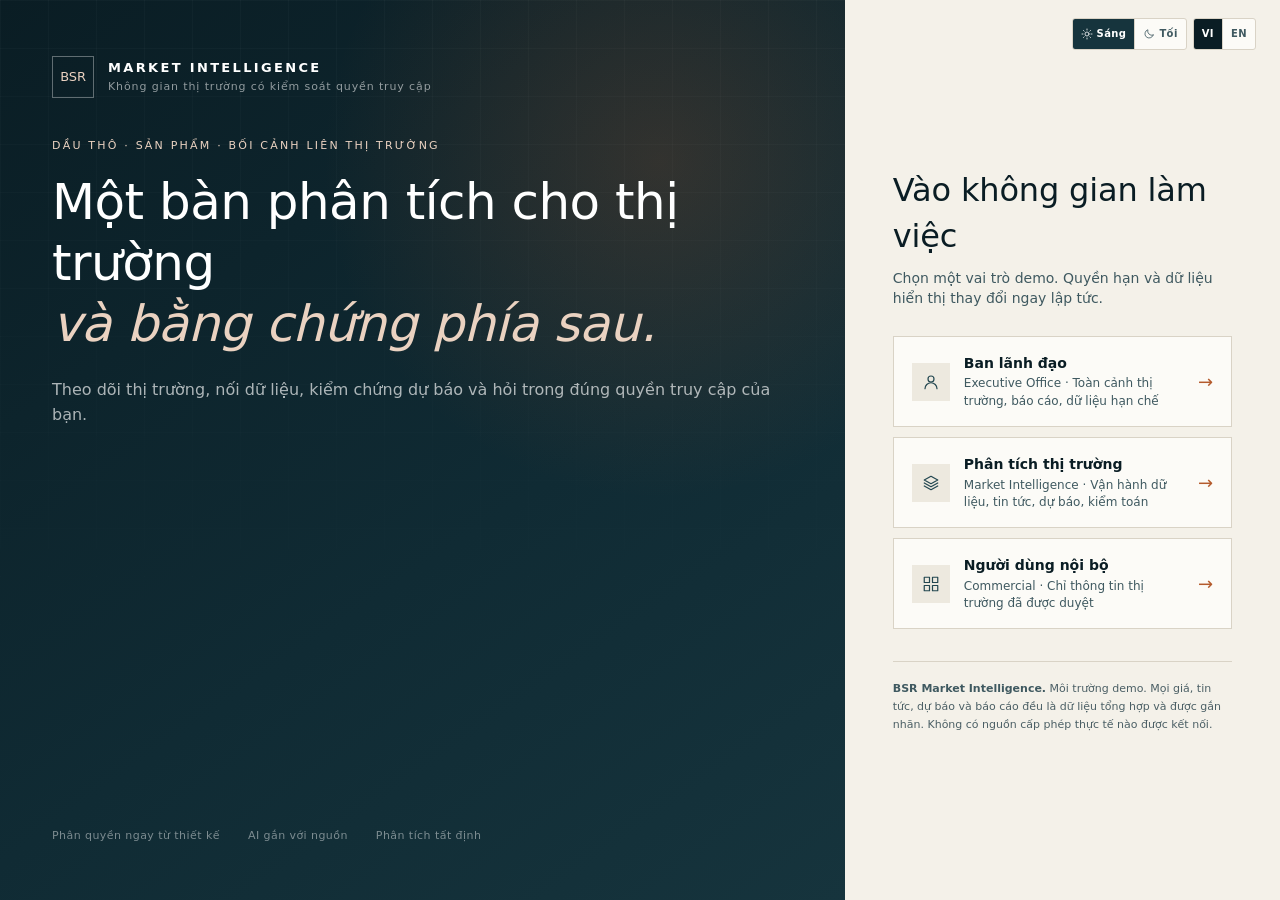
==== app/static/index.html @ d6b196a4 "feat/bsr-following-full-spec" ====
<!doctype html>
<html lang="vi">
<head>
  <meta charset="utf-8">
  <meta name="viewport" content="width=device-width, initial-scale=1">
  <meta name="color-scheme" content="light dark">
  <meta name="description" content="BSR Market Intelligence — permission-aware market workspace with synthetic demo data">
  <title>BSR Market Intelligence</title>
  <link rel="icon" href="data:,">
  <script src="assets/theme.js"></script>
  <link rel="stylesheet" href="assets/styles.css">
</head>
<body>
  <a class="skip-link" href="#main-content">Bỏ qua điều hướng / Skip to content</a>
  <div id="app"></div>
  <div id="toast-stack" class="toast-stack" aria-live="polite" aria-atomic="false"></div>
  <div id="backdrop" class="backdrop" data-action="close-overlays"></div>
  <aside id="drawer" class="drawer" role="dialog" aria-modal="true" aria-labelledby="drawer-title" aria-hidden="true">
    <div class="drawer-head">
      <div><div class="drawer-kicker" id="drawer-kicker"></div><h2 id="drawer-title"></h2></div>
      <button class="icon-btn" type="button" data-action="close-overlays" aria-label="Đóng bảng chi tiết"></button>
    </div>
    <div class="drawer-body" id="drawer-body"></div>
    <div class="drawer-foot" id="drawer-foot"></div>
  </aside>
  <div id="modal" class="modal" role="dialog" aria-modal="true" aria-labelledby="modal-title" aria-hidden="true">
    <div class="modal-head">
      <div><div class="drawer-kicker" id="modal-kicker"></div><h2 id="modal-title"></h2></div>
      <button class="icon-btn" type="button" data-action="close-overlays" aria-label="Đóng hộp thoại"></button>
    </div>
    <div class="modal-body" id="modal-body"></div>
    <div class="modal-foot" id="modal-foot"></div>
  </div>
  <script type="module" src="assets/app.js"></script>
</body>
</html>
---- app/static/assets/styles.css ----
/* BSR Market Intelligence — design system (tokens from docs/design/specs/design-tokens.md).
   Light and dark themes share one component layer; every colour resolves from a token. */

:root {
  color-scheme: light;
  --ink-950: #0a1d24;
  --ink-900: #102b34;
  --ink-800: #16343d;
  --ink-700: #234750;
  --ink-600: #3f5960;
  --ink-400: #4b5f65;
  --paper: #f4f1e9;
  --surface: #fcfbf7;
  --surface-2: #ede9df;
  --surface-elevated: #ffffff;
  --line: #d9d3c6;
  --line-strong: #beb5a4;
  --copper: #b45b2d;
  --copper-dark: #8f4521;
  --copper-soft: #ead2c1;
  --copper-wash: #ead2c1;
  --teal: #1d6a63;
  --positive: #2c7656;
  --negative: #ac423c;
  --warning: #9a6a18;
  --restricted: #75405f;
  --focus: #2c6e9c;
  --accent-bg: #b45b2d;
  --accent-bg-hover: #8f4521;
  --accent-fg: #ffffff;
  --nav-bg: #0a1d24;
  --nav-fg: rgba(255, 255, 255, 0.78);
  --nav-fg-strong: #ffffff;
  --inverse-bg: #0a1d24;
  --inverse-fg: #ffffff;
  --topbar-bg: rgba(244, 241, 233, 0.92);
  --hover-surface: rgba(237, 233, 223, 0.45);
  --chart-grid: #e2ddd1;
  --seg-active-bg: #16343d;
  --seg-active-fg: #ffffff;
  --chip-copper-bg: #ead2c1;
  --chip-copper-border: #d9b49c;
  --chip-copper-fg: #8f4521;
  --chip-teal-bg: #dcebe7;
  --chip-teal-border: #b9d6cf;
  --chip-teal-fg: #15544e;
  --chip-warn-bg: #f2e7cf;
  --chip-warn-border: #dfc99b;
  --chip-warn-fg: #7a5312;
  --chip-restricted-bg: #eadde5;
  --chip-restricted-border: #d3b9c8;
  --chip-restricted-fg: #75405f;
  --chip-positive-bg: #dcebe2;
  --chip-positive-border: #b9d6c5;
  --chip-positive-fg: #1f5c42;
  --chip-negative-bg: #f1dedc;
  --chip-negative-border: #ddb9b5;
  --chip-negative-fg: #8a332e;
  --white: #ffffff;
  --display: "Be Vietnam Pro", "Segoe UI", Aptos, system-ui, -apple-system, sans-serif;
  --sans: "Be Vietnam Pro", "Segoe UI", Aptos, system-ui, -apple-system, sans-serif;
  --mono: "Cascadia Mono", "SFMono-Regular", Consolas, monospace;
  --shadow: 0 1px 2px rgba(10, 29, 36, 0.05), 0 8px 24px rgba(10, 29, 36, 0.06);
  --sidebar: 264px;
  --sidebar-collapsed: 76px;
  --topbar: 64px;
}

:root[data-theme="dark"] {
  color-scheme: dark;
  --ink-950: #eef4f1;
  --ink-900: #dce8e3;
  --ink-800: #d3e0db;
  --ink-700: #c2d1cc;
  --ink-600: #adc0bb;
  --ink-400: #93a8a3;
  --paper: #07161b;
  --surface: #0e232a;
  --surface-2: #132d35;
  --surface-elevated: #16343d;
  --line: #28444c;
  --line-strong: #3a5a63;
  --copper: #e09566;
  --copper-dark: #e8ab83;
  --copper-soft: #efc3a2;
  --copper-wash: #3d261b;
  --teal: #6fbfb2;
  --positive: #78c99a;
  --negative: #e88f88;
  --warning: #e2b76d;
  --restricted: #d69ac1;
  --focus: #8ec7f2;
  --accent-bg: #b45b2d;
  --accent-bg-hover: #8f4521;
  --accent-fg: #ffffff;
  --nav-bg: #050f14;
  --nav-fg: rgba(255, 255, 255, 0.76);
  --nav-fg-strong: #ffffff;
  --inverse-bg: #16343d;
  --inverse-fg: #f1f6f4;
  --topbar-bg: rgba(7, 22, 27, 0.92);
  --hover-surface: rgba(255, 255, 255, 0.04);
  --chart-grid: #28444c;
  --seg-active-bg: #e09566;
  --seg-active-fg: #17100c;
  --chip-copper-bg: #3d261b;
  --chip-copper-border: #65402c;
  --chip-copper-fg: #f0b58f;
  --chip-teal-bg: #123a36;
  --chip-teal-border: #2b5c55;
  --chip-teal-fg: #8fd4c8;
  --chip-warn-bg: #3a2f18;
  --chip-warn-border: #5e4b25;
  --chip-warn-fg: #e8c98c;
  --chip-restricted-bg: #38222f;
  --chip-restricted-border: #5c3b4c;
  --chip-restricted-fg: #e0a9c8;
  --chip-positive-bg: #163a29;
  --chip-positive-border: #2d5a41;
  --chip-positive-fg: #96d8b0;
  --chip-negative-bg: #3d2220;
  --chip-negative-border: #5f3633;
  --chip-negative-fg: #f0a9a3;
  --shadow: 0 1px 2px rgba(0, 0, 0, 0.4), 0 8px 24px rgba(0, 0, 0, 0.45);
}

* { box-sizing: border-box; }
html { scroll-behavior: smooth; }
body {
  margin: 0;
  background: var(--paper);
  color: var(--ink-950);
  font-family: var(--sans);
  font-size: 14px;
  line-height: 1.45;
  -webkit-font-smoothing: antialiased;
}
button, input, select, textarea { font: inherit; color: inherit; }
button { cursor: pointer; }
a { color: inherit; }
::selection { background: var(--copper-wash); color: var(--ink-950); }
:focus-visible { outline: 2px solid var(--focus); outline-offset: 2px; }
.sr-only {
  position: absolute; width: 1px; height: 1px; padding: 0; margin: -1px;
  overflow: hidden; clip: rect(0, 0, 0, 0); white-space: nowrap; border: 0;
}
.skip-link {
  position: fixed; left: 12px; top: -60px; z-index: 200;
  background: var(--inverse-bg); color: var(--inverse-fg); padding: 10px 16px; border-radius: 4px;
}
.skip-link:focus { top: 12px; }
.mono { font-family: var(--mono); font-variant-numeric: tabular-nums; }
.muted { color: var(--ink-400); }
.small { font-size: 11px; }
.pos { color: var(--positive); }
.neg { color: var(--negative); }
.hidden { display: none !important; }
.mt-8 { margin-top: 8px; }
.mt-12 { margin-top: 12px; }
.mt-16 { margin-top: 16px; }
.flex { display: flex; }
.items-center { align-items: center; }
.justify-between { justify-content: space-between; }
.gap-8 { gap: 8px; }
.gap-12 { gap: 12px; }
.wrap { flex-wrap: wrap; }
.text-right { text-align: right; }
.nowrap { white-space: nowrap; }
.grid { display: grid; }
.gap-16 { gap: 16px; }
.split-2 { display: grid; grid-template-columns: 1fr 1fr; gap: 12px; }

/* ---------- Login ---------- */
.login {
  min-height: 100vh; display: grid; grid-template-columns: 1.32fr 0.68fr;
  background: var(--nav-bg); color: var(--nav-fg-strong);
}
.login-brand {
  position: relative; overflow: hidden; padding: 56px 52px;
  display: flex; flex-direction: column; justify-content: space-between;
  background:
    radial-gradient(circle at 78% 18%, rgba(180, 91, 45, 0.22), transparent 34%),
    linear-gradient(145deg, #0a1d24 0%, #102b34 58%, #16343d 100%);
}
.login-brand::after {
  content: ""; position: absolute; inset: 0; pointer-events: none;
  background-image: linear-gradient(rgba(255, 255, 255, 0.035) 1px, transparent 1px),
    linear-gradient(90deg, rgba(255, 255, 255, 0.035) 1px, transparent 1px);
  background-size: 48px 48px;
  mask-image: linear-gradient(to bottom, rgba(0, 0, 0, 0.7), transparent 80%);
}
.login-brand > * { position: relative; z-index: 1; }
.brand-lockup { display: flex; align-items: center; gap: 14px; }
.brand-mark {
  width: 42px; height: 42px; border: 1px solid rgba(255, 255, 255, 0.35);
  display: grid; place-items: center; font-family: var(--display); font-size: 13px;
  color: var(--copper-soft); letter-spacing: -0.01em;
}
.brand-name { font-size: 13px; letter-spacing: 0.18em; text-transform: uppercase; font-weight: 600; }
.brand-sub { font-size: 11px; color: rgba(255, 255, 255, 0.55); letter-spacing: 0.08em; margin-top: 2px; }
.login-hero { max-width: 820px; margin: 40px 0; }
.login-kicker { color: var(--copper-soft); font-size: 11px; letter-spacing: 0.2em; text-transform: uppercase; margin-bottom: 18px; }
.login-hero h1 {
  font-family: var(--display); font-weight: 400; font-size: clamp(34px, 3.9vw, 56px);
  line-height: 1.22; letter-spacing: -0.01em; margin: 0 0 22px;
}
.login-hero h1 em { color: var(--copper-soft); font-style: italic; }
.login-hero p { color: rgba(255, 255, 255, 0.66); font-size: 16px; line-height: 1.6; max-width: 720px; }
.login-foot { display: flex; gap: 28px; color: rgba(255, 255, 255, 0.45); font-size: 11px; letter-spacing: 0.04em; }
.login-panel {
  background: var(--paper); color: var(--ink-950); padding: 56px 48px;
  display: flex; flex-direction: column; justify-content: center; position: relative;
}
.login-lang { position: absolute; top: 18px; right: 24px; display: flex; align-items: center; gap: 6px; }
.login-panel h2 { font-family: var(--display); font-weight: 400; font-size: 32px; margin: 0 0 8px; letter-spacing: -0.005em; }
.login-panel > p { color: var(--ink-600); margin: 0 0 28px; }
.role-card {
  width: 100%; text-align: left; background: var(--surface); border: 1px solid var(--line);
  padding: 16px 18px; display: flex; align-items: center; gap: 14px; margin-bottom: 10px;
  transition: border-color 0.15s, transform 0.15s, background 0.15s;
}
.role-card:hover { border-color: var(--copper); transform: translateX(2px); }
.role-card .role-icon {
  width: 38px; height: 38px; display: grid; place-items: center;
  background: var(--surface-2); color: var(--ink-700); flex: none;
}
.role-card strong { display: block; font-size: 14px; }
.role-card .role-desc { display: block; color: var(--ink-600); font-size: 12px; margin-top: 2px; }
.role-card .role-arrow { margin-left: auto; color: var(--copper); font-size: 18px; }
.login-note {
  margin-top: 22px; padding-top: 18px; border-top: 1px solid var(--line);
  color: var(--ink-400); font-size: 11px; line-height: 1.6;
}
.login-note strong { color: var(--ink-600); }

/* ---------- Shell ---------- */
.app { min-height: 100vh; }
.sidebar {
  position: fixed; inset: 0 auto 0 0; width: var(--sidebar); z-index: 40;
  background: var(--nav-bg); color: var(--nav-fg);
  display: flex; flex-direction: column; transition: width 0.18s ease; border-right: 1px solid transparent;
}
.sidebar.collapsed { width: var(--sidebar-collapsed); }
.sidebar-head {
  height: var(--topbar); display: flex; align-items: center; gap: 12px; padding: 0 18px;
  border-bottom: 1px solid rgba(255, 255, 255, 0.08); flex: none;
}
.sidebar .brand-mark { width: 34px; height: 34px; font-size: 11px; flex: none; }
.sidebar .brand-name { font-size: 11px; white-space: nowrap; }
.sidebar .brand-sub { font-size: 9px; white-space: nowrap; }
.sidebar.collapsed .brand-text { display: none; }
.sidebar .brand-text { min-width: 0; overflow: hidden; }
.sidebar .brand-sub { overflow: hidden; text-overflow: ellipsis; }
.sidebar-nav { padding: 18px 10px; overflow-y: auto; flex: 1; }
.nav-group { margin-bottom: 22px; }
.nav-label {
  font-size: 9px; letter-spacing: 0.18em; text-transform: uppercase;
  color: rgba(255, 255, 255, 0.58); padding: 0 12px 8px; white-space: nowrap;
}
.sidebar.collapsed .nav-label { text-align: center; font-size: 0; padding: 0 0 8px; }
.sidebar.collapsed .nav-label::after { content: "·"; font-size: 12px; }
.nav-item {
  display: flex; align-items: center; gap: 12px; width: 100%; padding: 10px 12px;
  color: rgba(255, 255, 255, 0.66); text-decoration: none; border: 0; background: transparent;
  border-left: 2px solid transparent; font-size: 13px; text-align: left; margin-bottom: 2px;
  transition: background 0.12s, color 0.12s;
}
.nav-item:hover { background: rgba(255, 255, 255, 0.055); color: var(--white); text-decoration: none; }
.nav-item.active { background: rgba(180, 91, 45, 0.14); color: var(--white); border-left-color: var(--copper); }
.nav-item svg { width: 17px; height: 17px; flex: none; opacity: 0.8; }
.nav-item.active svg { opacity: 1; color: var(--copper-soft); }
.sidebar.collapsed .nav-item { justify-content: center; padding: 11px 0; }
.sidebar.collapsed .nav-item span { display: none; }
.sidebar-foot { padding: 14px 12px; border-top: 1px solid rgba(255, 255, 255, 0.08); flex: none; }
.policy-note { font-size: 10px; line-height: 1.5; color: rgba(255, 255, 255, 0.62); padding: 0 8px 12px; }
.sidebar.collapsed .policy-note { display: none; }
.sidebar-user {
  display: flex; align-items: center; gap: 10px; padding: 8px;
  border: 1px solid rgba(255, 255, 255, 0.1); background: rgba(255, 255, 255, 0.03);
  width: 100%; text-align: left; color: inherit;
}
.sidebar.collapsed .sidebar-user { justify-content: center; padding: 8px 0; border-color: transparent; background: transparent; }
.sidebar-user .avatar {
  width: 30px; height: 30px; background: var(--accent-bg); color: var(--accent-fg);
  display: grid; place-items: center; font-size: 10px; font-weight: 700; flex: none;
}
.sidebar-user .user-meta { min-width: 0; }
.sidebar-user strong {
  display: block; font-size: 11px; color: var(--white);
  white-space: nowrap; overflow: hidden; text-overflow: ellipsis;
}
.sidebar-user span { display: block; font-size: 9px; color: rgba(255, 255, 255, 0.62); white-space: nowrap; }
.sidebar.collapsed .user-meta { display: none; }
.sidebar-toggle {
  position: absolute; right: -12px; top: 76px; width: 24px; height: 24px; border-radius: 50%;
  background: var(--surface); border: 1px solid var(--line); color: var(--ink-600);
  display: grid; place-items: center; z-index: 2; box-shadow: var(--shadow);
}
.sidebar-toggle svg { width: 12px; height: 12px; }
.main { margin-left: var(--sidebar); min-height: 100vh; transition: margin-left 0.18s ease; }
.main.sidebar-collapsed { margin-left: var(--sidebar-collapsed); }
.topbar {
  height: var(--topbar); position: sticky; top: 0; z-index: 30;
  background: var(--topbar-bg); backdrop-filter: blur(10px);
  border-bottom: 1px solid var(--line); display: flex; align-items: center; gap: 16px; padding: 0 28px;
}
.mobile-menu { display: none; }
.breadcrumb { display: flex; align-items: center; gap: 8px; font-size: 12px; color: var(--ink-400); white-space: nowrap; }
.breadcrumb strong { color: var(--ink-800); font-weight: 600; }
.topbar-spacer { flex: 1; }
.asof { display: flex; align-items: center; gap: 8px; font-size: 11px; color: var(--ink-600); white-space: nowrap; }
.fresh-dot { width: 7px; height: 7px; border-radius: 50%; background: var(--warning); box-shadow: 0 0 0 3px rgba(154, 106, 24, 0.12); }
.topbar-actions { display: flex; align-items: center; gap: 6px; }
.icon-btn {
  width: 34px; height: 34px; display: grid; place-items: center; border: 1px solid transparent;
  background: transparent; color: var(--ink-600); border-radius: 3px;
}
.icon-btn:hover { background: var(--surface-2); color: var(--ink-950); }
.icon-btn svg { width: 17px; height: 17px; }
.icon-btn.active { color: var(--copper); }
.mobile-menu { display: none; }
.role-select {
  border: 1px solid var(--line); background: var(--surface); color: var(--ink-700);
  font-size: 11px; padding: 7px 9px; border-radius: 3px; max-width: 150px;
}
.lang-switch { display: inline-flex; border: 1px solid var(--line); border-radius: 3px; overflow: hidden; background: var(--surface); }
.lang-switch .lang-btn {
  border: 0; background: transparent; color: var(--ink-600); font: 600 10px/1 var(--sans);
  letter-spacing: 0.04em; padding: 7px 8px; cursor: pointer; min-height: 30px;
  display: inline-flex; align-items: center; gap: 4px;
}
.lang-switch .lang-btn + .lang-btn { border-left: 1px solid var(--line); }
.lang-switch .lang-btn:hover { background: var(--surface-2); color: var(--ink-950); }
.lang-switch .lang-btn.active { background: var(--seg-active-bg); color: var(--seg-active-fg); }
.lang-switch:not(.theme-switch) .lang-btn.active { background: var(--inverse-bg); color: var(--inverse-fg); }
.theme-switch .lang-btn svg { width: 12px; height: 12px; }
.lang-switch .lang-btn:focus-visible { outline: 2px solid var(--focus); outline-offset: -2px; }
.topbar-user { display: flex; align-items: center; gap: 8px; border: 0; background: transparent; padding: 4px; }
.topbar-user .avatar {
  width: 30px; height: 30px; background: var(--nav-bg); color: var(--nav-fg-strong);
  display: grid; place-items: center; font-size: 10px; font-weight: 700;
}
.topbar-user .user-name { display: block; font-size: 11px; font-weight: 600; text-align: left; line-height: 1.2; }
.topbar-user .user-role { display: block; font-size: 9px; color: var(--ink-400); text-align: left; line-height: 1.2; }

/* ---------- Market tape ---------- */
.market-tape {
  display: flex; align-items: stretch; gap: 0; overflow-x: auto;
  border-bottom: 1px solid var(--line); background: var(--surface); scrollbar-width: thin;
}
.tape-item {
  display: flex; align-items: center; gap: 10px; padding: 9px 18px; border-right: 1px solid var(--line);
  white-space: nowrap; min-width: max-content; background: transparent;
  border-top: 0; border-bottom: 0; border-left: 0;
}
.tape-item:hover { background: var(--surface-2); }
.tape-item .t-label { font-size: 10px; color: var(--ink-400); letter-spacing: 0.04em; text-transform: uppercase; }
.tape-item .t-time { display: block; font-family: var(--sans); font-size: 8px; font-weight: 400; color: var(--ink-600); }
.tape-item .t-value { font-family: var(--mono); font-size: 12px; font-weight: 600; }
.tape-item .t-change { font-family: var(--mono); font-size: 10px; }
.tape-item .t-status { width: 5px; height: 5px; border-radius: 50%; background: var(--teal); }
.tape-item .t-status.delayed { background: var(--warning); }
.tape-item .t-status.manual { background: var(--ink-400); }
.tape-restricted { color: var(--restricted); font-size: 10px; display: flex; align-items: center; gap: 5px; }
@media (min-width: 761px) and (max-width: 1500px) {
  .market-tape .tape-item { padding: 9px 12px; gap: 8px; }
  .market-tape .tape-item .t-time { display: none; }
  .market-tape .tape-item .t-unit { display: none; }
}

/* ---------- Page ---------- */
.page { padding: 28px 32px 56px; max-width: 1600px; margin: 0 auto; }
.page-head { display: flex; align-items: flex-end; justify-content: space-between; gap: 24px; margin-bottom: 24px; }
.page-kicker { font-size: 10px; letter-spacing: 0.18em; text-transform: uppercase; color: var(--copper-dark); font-weight: 600; margin-bottom: 6px; }
.page-title { font-family: var(--display); font-weight: 400; font-size: 38px; line-height: 1.15; letter-spacing: -0.01em; margin: 0; }
.page-sub { color: var(--ink-600); font-size: 13px; margin-top: 8px; max-width: 720px; }
.page-actions { display: flex; gap: 8px; flex-wrap: wrap; justify-content: flex-end; }
.btn {
  min-height: 34px; padding: 7px 12px; border: 1px solid var(--line-strong); border-radius: 2px;
  background: var(--surface); color: var(--ink-800); font-size: 11px; font-weight: 600;
  display: inline-flex; align-items: center; gap: 6px; text-decoration: none; letter-spacing: 0.01em;
}
.btn:hover { border-color: var(--ink-600); background: var(--surface-elevated); text-decoration: none; }
.btn svg { width: 14px; height: 14px; }
.btn-primary { background: var(--inverse-bg); border-color: var(--inverse-bg); color: var(--inverse-fg); }
.btn-primary:hover { background: var(--surface-elevated); border-color: var(--line-strong); color: var(--ink-950); }
.btn-copper { background: var(--accent-bg); border-color: var(--accent-bg); color: var(--accent-fg); }
.btn-copper:hover { background: var(--accent-bg-hover); border-color: var(--accent-bg-hover); color: var(--accent-fg); }
.btn-ghost { background: transparent; border-color: transparent; color: var(--ink-600); }
.btn-ghost:hover { background: var(--surface-2); }
.btn-sm { padding: 5px 9px; min-height: 28px; font-size: 11px; }
.btn:disabled { opacity: 0.45; cursor: not-allowed; }
.btn:disabled:hover { background: var(--surface); border-color: var(--line-strong); }
.link-btn {
  border: 0; background: transparent; color: var(--copper-dark); font-size: 11px;
  font-weight: 600; padding: 0; text-decoration: none;
}
.link-btn:hover { text-decoration: underline; }
.icon-inline { width: 12px; height: 12px; vertical-align: -2px; }

/* ---------- Cards ---------- */
.card { background: var(--surface); border: 1px solid var(--line); border-radius: 4px; min-width: 0; }
.card-head {
  display: flex; align-items: flex-start; justify-content: space-between; gap: 16px;
  padding: 16px 18px 12px; border-bottom: 1px solid var(--line);
}
.card-title { font-size: 13px; font-weight: 700; letter-spacing: 0.01em; margin: 0; display: flex; align-items: center; gap: 6px; }
.card-sub { font-size: 11px; color: var(--ink-400); margin-top: 3px; }
.card-body { padding: 16px 18px; }
.card-body.flush { padding: 0; }
.card-foot {
  padding: 10px 18px; border-top: 1px solid var(--line);
  display: flex; flex-wrap: wrap; align-items: center; justify-content: space-between;
  gap: 8px 12px; font-size: 11px; color: var(--ink-400);
}
.card-foot > span { min-width: 0; overflow-wrap: anywhere; }
.chip {
  display: inline-flex; align-items: center; gap: 5px; padding: 2px 7px;
  border: 1px solid var(--line); border-radius: 2px; background: var(--surface-2);
  color: var(--ink-600); font-size: 9px; font-weight: 600; letter-spacing: 0.04em;
  text-transform: uppercase; white-space: nowrap;
}
.chip.copper { background: var(--chip-copper-bg); border-color: var(--chip-copper-border); color: var(--chip-copper-fg); }
.chip.teal { background: var(--chip-teal-bg); border-color: var(--chip-teal-border); color: var(--chip-teal-fg); }
.chip.warn { background: var(--chip-warn-bg); border-color: var(--chip-warn-border); color: var(--chip-warn-fg); }
.chip.restricted { background: var(--chip-restricted-bg); border-color: var(--chip-restricted-border); color: var(--chip-restricted-fg); }
.chip.positive { background: var(--chip-positive-bg); border-color: var(--chip-positive-border); color: var(--chip-positive-fg); }
.chip.negative { background: var(--chip-negative-bg); border-color: var(--chip-negative-border); color: var(--chip-negative-fg); }
.chip .dot { width: 5px; height: 5px; border-radius: 50%; background: currentColor; }
.tag-row { display: flex; flex-wrap: wrap; gap: 5px; }
.divider { height: 1px; background: var(--line); margin: 10px 0; }
.section-label {
  font-size: 9px; letter-spacing: 0.14em; text-transform: uppercase;
  color: var(--ink-400); font-weight: 600; margin-bottom: 6px;
}
.inline-note {
  display: flex; gap: 8px; align-items: flex-start; background: var(--surface-2);
  border: 1px solid var(--line); padding: 9px 11px; font-size: 10px; color: var(--ink-600); line-height: 1.5;
}
.inline-note .note-mark { color: var(--copper-dark); font-weight: 700; }
.notice {
  display: flex; align-items: center; gap: 8px; padding: 10px 12px;
  border: 1px solid var(--chip-warn-border); background: var(--chip-warn-bg);
  color: var(--chip-warn-fg); font-size: 11px;
}
.error-box {
  border: 1px solid var(--chip-negative-border); background: var(--chip-negative-bg);
  color: var(--chip-negative-fg); padding: 14px 16px; font-size: 12px; display: flex;
  align-items: center; gap: 10px; flex-wrap: wrap;
}
.empty-state { padding: 40px 20px; text-align: center; }
.empty-state h3 { font-family: var(--display); font-size: 20px; font-weight: 400; margin: 0 0 6px; }
.empty-state p { color: var(--ink-400); font-size: 12px; max-width: 420px; margin: 0 auto 14px; }
.denied { max-width: 520px; margin: 80px auto; text-align: center; }
.denied .denied-mark {
  width: 52px; height: 52px; border: 1px solid var(--restricted); color: var(--restricted);
  display: grid; place-items: center; margin: 0 auto 16px; font-size: 20px;
}
.denied h2 { font-family: var(--display); font-size: 28px; font-weight: 400; margin: 0 0 8px; }
.denied p { color: var(--ink-600); font-size: 12px; line-height: 1.6; }
.kv { display: grid; grid-template-columns: 120px 1fr; gap: 6px 12px; font-size: 11px; }
.kv dt { color: var(--ink-400); }
.kv dd { margin: 0; color: var(--ink-700); }

/* ---------- Metric cards ---------- */
.metric-grid { display: grid; grid-template-columns: repeat(5, minmax(0, 1fr)); gap: 12px; margin-bottom: 16px; }
.metric-card {
  display: flex; flex-direction: column; gap: 5px; padding: 12px 14px; min-height: 158px;
  background: var(--surface); border: 1px solid var(--line); border-radius: 4px;
  text-align: left; color: var(--ink-950); transition: border-color 0.15s;
}
.metric-card:hover { border-color: var(--line-strong); }
.metric-top { display: flex; align-items: center; justify-content: space-between; gap: 8px; }
.metric-label { font-size: 11px; font-weight: 600; letter-spacing: 0.02em; display: flex; align-items: center; gap: 6px; }
.metric-value { font-family: var(--mono); font-size: 24px; font-weight: 600; letter-spacing: -0.02em; line-height: 1.1; }
.metric-value .unit { font-family: var(--sans); font-size: 9px; font-weight: 400; color: var(--ink-400); margin-left: 4px; }
.metric-change { display: flex; align-items: baseline; gap: 7px; font-family: var(--mono); font-size: 11px; }
.metric-change .muted { font-family: var(--sans); font-size: 9px; }
.metric-spark { height: 26px; margin: 2px 0; }
.metric-spark svg { width: 100%; height: 26px; display: block; }
.metric-time { display: flex; flex-direction: column; gap: 1px; font-size: 9px; color: var(--ink-400); font-family: var(--mono); }
.metric-time strong { color: var(--ink-600); font-weight: 600; }
.metric-prev {
  display: flex; align-items: center; justify-content: space-between; gap: 8px;
  font-family: var(--mono); font-size: 9px; color: var(--ink-400); margin: 0 0 2px;
}
.metric-prev strong { color: var(--ink-700); font-weight: 600; }
.metric-prev .q-state { display: inline-flex; align-items: center; gap: 4px; white-space: nowrap; max-width: 48%; overflow: hidden; text-overflow: ellipsis; }
.metric-prev .q-state::before { content: ""; width: 4px; height: 4px; border-radius: 50%; background: var(--positive); }
.metric-prev .q-state.warn::before { background: var(--warning); }
.metric-prev .q-state.rejected::before { background: var(--negative); }
.metric-meta {
  display: flex; align-items: center; justify-content: space-between; gap: 8px;
  font-size: 9px; color: var(--ink-400); margin-top: auto; min-width: 0;
}
.metric-meta .source { overflow: hidden; text-overflow: ellipsis; white-space: nowrap; }
.metric-lock { color: var(--restricted); display: inline-flex; align-items: center; gap: 3px; }
.metric-meta .cls { letter-spacing: 0.02em; text-transform: none; }

/* ---------- Charts ---------- */
.chart-wrap { position: relative; }
.chart-svg { width: 100%; height: auto; display: block; overflow: visible; }
.chart-svg .grid-line { stroke: var(--chart-grid); stroke-width: 1; }
.chart-svg .axis-line { stroke: var(--line-strong); stroke-width: 1; }
.chart-svg text { font-family: var(--mono); font-size: 9px; fill: var(--ink-400); }
.chart-svg .series-line { fill: none; stroke-width: 1.8; stroke-linejoin: round; stroke-linecap: round; }
.chart-svg .series-area { opacity: 0.12; }
.chart-svg .event-marker { fill: var(--copper); stroke: var(--ink-950); stroke-width: 0.8; }
.chart-svg .event-marker-group { cursor: pointer; }
.chart-svg .event-marker-group:focus-visible { outline: none; }
.chart-svg .event-marker-group:focus-visible .event-marker { stroke: var(--focus); stroke-width: 2; }
.chart-svg .hover-line { stroke: var(--line-strong); stroke-dasharray: 3 3; }
.chart-svg .hover-dot { fill: var(--surface); stroke-width: 1.5; }
.chart-tooltip {
  position: absolute; pointer-events: none; opacity: 0; transition: opacity 0.1s;
  background: var(--surface-elevated); border: 1px solid var(--line-strong);
  box-shadow: var(--shadow); padding: 7px 9px; font-size: 10px; min-width: 130px; z-index: 2;
}
.chart-tooltip.visible { opacity: 1; }
.chart-tooltip .tt-date { font-family: var(--mono); color: var(--ink-400); font-size: 9px; margin-bottom: 3px; }
.chart-tooltip .tt-row { display: flex; justify-content: space-between; gap: 10px; font-family: var(--mono); }
.chart-legend { display: flex; gap: 12px; flex-wrap: wrap; font-size: 10px; color: var(--ink-600); }
.legend-item { display: inline-flex; align-items: center; gap: 5px; }
.legend-swatch { width: 12px; height: 2px; background: var(--copper); display: inline-block; }
.chart-table { margin-top: 8px; border: 1px solid var(--line); overflow-x: auto; }
.chart-table table { width: 100%; border-collapse: collapse; font-size: 10px; }
.chart-table th, .chart-table td { padding: 5px 8px; border-bottom: 1px solid var(--line); text-align: right; white-space: nowrap; }
.chart-table th:first-child, .chart-table td:first-child { text-align: left; }
.chart-table thead th { background: var(--surface-2); color: var(--ink-400); font-size: 9px; text-transform: uppercase; letter-spacing: 0.06em; }
.chart-table tr:last-child td { border-bottom: 0; }
.chart-empty { padding: 26px 12px; text-align: center; color: var(--ink-400); font-size: 11px; }
.chart-toolbar { display: flex; align-items: center; gap: 8px; }
.range-tabs { display: inline-flex; border: 1px solid var(--line); border-radius: 3px; overflow: hidden; }
.range-tab {
  border: 0; background: var(--surface); color: var(--ink-600); font-size: 10px;
  font-weight: 600; padding: 6px 9px; min-height: 28px;
}
.range-tab + .range-tab { border-left: 1px solid var(--line); }
.range-tab:hover { background: var(--surface-2); }
.range-tab.active { background: var(--inverse-bg); color: var(--inverse-fg); }

/* ---------- Overview ---------- */
.overview-grid { display: grid; grid-template-columns: minmax(0, 1.55fr) minmax(300px, 0.85fr); gap: 16px; align-items: start; }
.overview-main, .overview-rail { display: grid; gap: 16px; min-width: 0; }
.driver-list { display: grid; gap: 2px; }
.driver-row {
  display: grid; grid-template-columns: 78px minmax(0, 1fr) 110px; gap: 12px;
  align-items: center; padding: 9px 0; border-bottom: 1px solid var(--line);
}
.driver-row:last-child { border-bottom: 0; }
.driver-group { font-size: 9px; letter-spacing: 0.08em; text-transform: uppercase; color: var(--ink-400); }
.driver-name { display: block; font-size: 12px; font-weight: 600; }
.driver-detail { display: block; font-size: 10px; color: var(--ink-600); line-height: 1.45; margin-top: 2px; }
.driver-meter { height: 5px; background: var(--surface-2); border: 1px solid var(--line); }
.driver-meter span { display: block; height: 100%; background: var(--copper); }
.driver-meter.firming span { background: var(--teal); }
.driver-meter.neutral span { background: var(--ink-400); }
.driver-meter.softening span { background: var(--warning); }
.highlight-list { display: grid; }
.highlight { padding: 10px 0; border-bottom: 1px solid var(--line); }
.highlight:last-child { border-bottom: 0; }
.highlight h4 { margin: 0 0 5px; font-size: 12px; line-height: 1.4; font-weight: 600; }
.highlight-meta { display: flex; flex-wrap: wrap; align-items: center; gap: 6px 10px; font-size: 9px; color: var(--ink-400); }
.highlight-meta .meta-pair { display: inline-flex; align-items: baseline; gap: 3px; }
.highlight-meta .meta-key { color: var(--ink-400); }
.highlight-meta .meta-value { color: var(--ink-600); }
.quality-list { display: grid; }
.quality-row {
  display: flex; align-items: center; justify-content: space-between;
  padding: 6px 0; border-bottom: 1px solid var(--line); font-size: 11px;
}
.quality-row:last-child { border-bottom: 0; }
.q-label { display: inline-flex; align-items: center; gap: 7px; color: var(--ink-600); }
.q-value { font-family: var(--mono); font-weight: 600; }
.status-dot { width: 6px; height: 6px; border-radius: 50%; background: var(--teal); }
.status-dot.delayed, .status-dot.pending { background: var(--warning); }
.status-dot.rejected { background: var(--negative); }
.status-dot.manual { background: var(--ink-400); }
.briefing { border-color: var(--line-strong); }
.briefing-head { padding: 16px 18px; }
.briefing-kicker {
  display: flex; align-items: center; gap: 6px; font-size: 9px; letter-spacing: 0.14em;
  text-transform: uppercase; color: var(--copper-dark); font-weight: 700; margin-bottom: 8px;
}
.briefing h3 { font-family: var(--display); font-size: 20px; font-weight: 400; line-height: 1.3; margin: 0 0 8px; }
.briefing p { font-size: 11px; color: var(--ink-600); line-height: 1.6; margin: 0; }
.briefing-list { list-style: none; padding: 0; margin: 12px 0 0; display: grid; gap: 7px; }
.briefing-list li { display: flex; gap: 9px; font-size: 11px; color: var(--ink-700); line-height: 1.5; }
.briefing-list .num { font-family: var(--mono); font-size: 9px; color: var(--copper-dark); font-weight: 600; flex: none; }
.briefing-block {
  margin-top: 10px; padding: 9px 10px; background: var(--surface-2); border-left: 2px solid var(--line-strong);
}
.briefing-block h4 { font-size: 9px; letter-spacing: 0.12em; text-transform: uppercase; color: var(--copper-dark); margin: 0 0 4px; }
.briefing-block p, .briefing-block ul { margin: 0; font-size: 10.5px; color: var(--ink-600); line-height: 1.55; }
.briefing-block ul { padding-left: 15px; }
.briefing-block li { margin-bottom: 2px; }
.briefing-block.impact { border-left-color: var(--teal); }
.source-ledger { display: flex; flex-wrap: wrap; gap: 5px; margin-top: 12px; }
.source-chip {
  display: inline-flex; align-items: center; gap: 5px; padding: 4px 7px; font-size: 9px;
  border: 1px solid var(--line); background: var(--surface-2); color: var(--ink-600);
  border-radius: 2px; font-weight: 600;
}
.source-chip:hover { border-color: var(--copper); color: var(--copper-dark); }
.quick-query textarea {
  width: 100%; min-height: 74px; resize: vertical; border: 1px solid var(--line);
  background: var(--paper); padding: 9px 10px; font-size: 12px; border-radius: 2px;
}
.suggestions { display: flex; flex-wrap: wrap; gap: 5px; margin-top: 8px; }
.suggestion {
  border: 1px solid var(--line); background: var(--surface); color: var(--ink-600);
  font-size: 10px; padding: 4px 8px; border-radius: 2px;
}
.suggestion:hover { border-color: var(--copper); color: var(--copper-dark); }

/* ---------- Tables / filters ---------- */
.table-wrap { overflow-x: auto; }
table.data { width: 100%; border-collapse: collapse; font-size: 12px; }
table.data th {
  text-align: left; font-size: 9px; letter-spacing: 0.06em; text-transform: uppercase;
  color: var(--ink-400); font-weight: 600; padding: 8px 12px; background: var(--surface-2);
  border-bottom: 1px solid var(--line); white-space: nowrap;
}
table.data td { padding: 9px 12px; border-bottom: 1px solid var(--line); vertical-align: middle; }
table.data tr:last-child td { border-bottom: 0; }
table.data tbody tr:hover { background: var(--hover-surface); }
table.data .num { text-align: right; font-family: var(--mono); white-space: nowrap; }
table.data .strong { font-weight: 600; }
table.data .row-action { text-align: right; }
table.data .row-action .link-btn { white-space: nowrap; }
.table-empty { padding: 20px; text-align: center; color: var(--ink-400); font-size: 11px; }
.filter-bar {
  display: flex; align-items: center; gap: 8px; flex-wrap: wrap; padding: 12px 16px;
  border-bottom: 1px solid var(--line); background: var(--surface);
}
.filter-bar input[type="search"] {
  flex: 1; min-width: 180px; border: 1px solid var(--line); background: var(--paper);
  padding: 7px 10px; font-size: 12px; border-radius: 2px;
}
.filter-bar select { border: 1px solid var(--line); background: var(--paper); padding: 7px 8px; font-size: 11px; border-radius: 2px; }
.filter-bar .field { min-width: 150px; }
.tabs { display: flex; gap: 0; border-bottom: 1px solid var(--line); margin-bottom: 12px; }
.tab {
  border: 0; background: transparent; padding: 9px 12px; font-size: 11px; color: var(--ink-400);
  border-bottom: 2px solid transparent;
}
.tab.active { color: var(--ink-950); border-bottom-color: var(--copper); font-weight: 600; }
.tab:hover { color: var(--ink-950); }

/* ---------- Fields ---------- */
.field { display: grid; gap: 5px; }
.field label { font-size: 10px; letter-spacing: 0.06em; text-transform: uppercase; color: var(--ink-400); font-weight: 600; }
.field input, .field select, .field textarea {
  border: 1px solid var(--line); background: var(--paper); padding: 8px 9px;
  font-size: 12px; border-radius: 2px; width: 100%;
}
.field textarea { min-height: 84px; resize: vertical; }
.field .error-text { color: var(--negative); font-size: 11px; }
.field-row { display: grid; grid-template-columns: 1fr 1fr; gap: 10px; }
.form-row { display: grid; grid-template-columns: 1fr 1fr; gap: 10px; }
.form-actions { display: flex; justify-content: flex-end; gap: 8px; margin-top: 12px; }

/* ---------- Market data ---------- */
.data-layout { display: grid; grid-template-columns: 220px minmax(0, 1fr); gap: 16px; align-items: start; }
.instrument-rail { position: sticky; top: calc(var(--topbar) + 12px); }
.instrument-group { margin-bottom: 12px; }
.instrument-group h4 {
  font-size: 9px; letter-spacing: 0.1em; text-transform: uppercase;
  color: var(--ink-400); margin: 0 0 5px; padding: 0 10px;
}
.instrument-btn {
  display: flex; align-items: center; justify-content: space-between; gap: 8px;
  width: 100%; padding: 7px 10px; border: 0; background: transparent;
  color: var(--ink-600); font-size: 11px; text-align: left; border-left: 2px solid transparent;
}
.instrument-btn:hover { background: var(--surface-2); color: var(--ink-950); }
.instrument-btn.active { background: var(--surface-2); color: var(--ink-950); border-left-color: var(--copper); font-weight: 600; }
.instrument-btn .i-value { font-family: var(--mono); font-size: 10px; }
.instrument-btn .i-lock { color: var(--restricted); }
.data-main { display: grid; gap: 16px; min-width: 0; }
.data-header { display: flex; align-items: flex-start; justify-content: space-between; gap: 16px; flex-wrap: wrap; }
.data-title { font-family: var(--display); font-size: 28px; font-weight: 400; margin: 2px 0 6px; line-height: 1.2; }
.data-price { display: flex; align-items: baseline; gap: 8px; flex-wrap: wrap; }
.data-price .big { font-family: var(--mono); font-size: 28px; font-weight: 600; }
.data-price .unit { font-size: 11px; color: var(--ink-400); }
.data-meta {
  display: flex; flex-wrap: wrap; gap: 6px 16px; margin-top: 8px;
  font-size: 10px; color: var(--ink-400);
}
.data-meta strong { color: var(--ink-600); font-family: var(--mono); font-weight: 600; }
.compare-toggle { display: inline-flex; align-items: center; gap: 6px; font-size: 11px; color: var(--ink-600); }
.formula-box { border: 1px solid var(--line); background: var(--surface-2); padding: 12px; }
.formula-id { font-family: var(--mono); font-size: 9px; color: var(--ink-400); letter-spacing: 0.04em; margin-bottom: 6px; }
.formula-box p { margin: 0 0 9px; font-size: 12px; }
.formula-inputs { display: flex; flex-wrap: wrap; gap: 5px; }

/* ---------- News ---------- */
.news-layout { display: grid; grid-template-columns: minmax(0, 1.7fr) minmax(280px, 0.8fr); gap: 16px; align-items: start; }
.news-item { padding: 14px 18px; border-bottom: 1px solid var(--line); }
.news-item:last-child { border-bottom: 0; }
.news-item:hover { background: var(--hover-surface); }
.news-top { display: flex; align-items: flex-start; justify-content: space-between; gap: 12px; }
.news-title { margin: 0 0 4px; font-size: 13px; line-height: 1.4; }
.news-title button {
  border: 0; background: transparent; padding: 0; text-align: left;
  font-weight: 600; color: var(--ink-950); font-size: 13px; line-height: 1.4;
}
.news-title button:hover { color: var(--copper-dark); }
.news-meta { display: flex; flex-wrap: wrap; align-items: center; gap: 5px; font-size: 9.5px; color: var(--ink-400); }
.news-summary { margin: 7px 0 0; font-size: 11px; color: var(--ink-600); line-height: 1.55; }
.news-foot {
  display: flex; align-items: center; justify-content: space-between; gap: 10px;
  margin-top: 8px; flex-wrap: wrap;
}
.news-actions { display: flex; gap: 2px; }
.coverage-card { border: 1px solid var(--line); padding: 10px; margin-bottom: 8px; }
.coverage-card h4 { margin: 0 0 5px; font-size: 11px; }
.coverage-card p { margin: 0 0 3px; font-size: 10px; color: var(--ink-600); }
.coverage-sources { display: flex; flex-wrap: wrap; gap: 4px; margin-top: 6px; }
.evidence-list { list-style: none; padding: 0; margin: 0; display: grid; gap: 7px; }
.evidence-list li { display: flex; gap: 9px; font-size: 11px; color: var(--ink-700); line-height: 1.5; }
.evidence-list .e-num {
  font-family: var(--mono); font-size: 9px; color: var(--copper-dark);
  font-weight: 700; flex: none; min-width: 22px;
}
.evidence { list-style: none; padding: 0; margin: 0; display: grid; gap: 6px; }
.evidence li { font-size: 11px; color: var(--ink-700); line-height: 1.5; }
.evidence .kind {
  display: inline-block; font-size: 8px; letter-spacing: 0.08em; text-transform: uppercase;
  color: var(--ink-400); border: 1px solid var(--line); padding: 1px 4px; margin-right: 6px;
  border-radius: 2px;
}

/* ---------- Forecast ---------- */
.forecast-layout { display: grid; grid-template-columns: minmax(0, 1.7fr) minmax(280px, 0.75fr); gap: 16px; align-items: start; }
.accuracy-grid { display: grid; grid-template-columns: repeat(3, minmax(0, 1fr)); border: 1px solid var(--line); }
.accuracy-cell { padding: 10px 12px; border-left: 1px solid var(--line); }
.accuracy-cell:first-child { border-left: 0; }
.a-label { font-size: 9px; letter-spacing: 0.1em; text-transform: uppercase; color: var(--ink-400); }
.a-value { font-family: var(--mono); font-size: 20px; font-weight: 600; margin: 3px 0; }
.a-note { font-size: 9px; color: var(--ink-400); }
.breakdown { border: 1px solid var(--line); }
.breakdown-row {
  display: grid; grid-template-columns: minmax(0, 1fr) auto auto; gap: 10px;
  padding: 7px 10px; border-top: 1px solid var(--line); font-size: 10px; align-items: center;
}
.breakdown-row:first-child { border-top: 0; }
.breakdown-row.header {
  background: var(--surface-2); color: var(--ink-400); text-transform: uppercase;
  letter-spacing: 0.06em; font-size: 9px;
}
.breakdown-row .num { font-family: var(--mono); text-align: right; }
.breakdown-note { font-size: 9px; color: var(--ink-400); line-height: 1.5; margin-top: 7px; }

/* ---------- Analysis ---------- */
.analysis-layout { display: grid; grid-template-columns: minmax(0, 1.7fr) minmax(280px, 0.8fr); gap: 16px; align-items: start; }
.analysis-question { font-family: var(--display); font-size: 22px; font-weight: 400; margin: 2px 0 4px; line-height: 1.3; }
.calc-grid { display: grid; grid-template-columns: repeat(2, minmax(0, 1fr)); border: 1px solid var(--line); }
.calc-cell { padding: 10px 12px; border-top: 1px solid var(--line); border-left: 1px solid var(--line); }
.calc-cell:nth-child(-n + 2) { border-top: 0; }
.calc-cell:nth-child(odd) { border-left: 0; }
.c-label { font-size: 9px; letter-spacing: 0.06em; text-transform: uppercase; color: var(--ink-400); }
.c-value { font-family: var(--mono); font-size: 17px; font-weight: 600; margin: 3px 0; }
.c-method { font-size: 9px; color: var(--ink-400); line-height: 1.45; }
.evidence-stack { display: grid; grid-template-columns: repeat(4, minmax(0, 1fr)); border: 1px solid var(--line); }
.evidence-step { padding: 10px 12px; border-left: 1px solid var(--line); }
.evidence-step:first-child { border-left: 0; }
.evidence-step .e-level { font-size: 9px; letter-spacing: 0.1em; text-transform: uppercase; color: var(--ink-400); }
.evidence-step h4 { margin: 4px 0; font-size: 11px; line-height: 1.3; }
.evidence-step p { margin: 0; font-size: 10px; color: var(--ink-600); line-height: 1.5; }
.recommendation { border-color: var(--line-strong); }
.recommendation h3 { font-family: var(--display); font-size: 18px; font-weight: 400; margin: 0 0 7px; line-height: 1.3; }
.recommendation p { font-size: 11px; color: var(--ink-600); line-height: 1.55; margin: 0; }
.watch-list { list-style: none; padding: 0; margin: 0; display: grid; gap: 5px; }
.watch-list li { font-size: 11px; color: var(--ink-700); padding-left: 12px; position: relative; }
.watch-list li::before { content: "→"; position: absolute; left: 0; color: var(--copper); font-size: 9px; }

/* ---------- Assistant ---------- */
.assistant-layout { display: grid; grid-template-columns: minmax(0, 1.7fr) minmax(280px, 0.8fr); gap: 16px; align-items: start; }
.chat-card { display: flex; flex-direction: column; min-height: 560px; }
.chat-body { flex: 1; overflow-y: auto; padding: 16px 18px; display: grid; gap: 12px; align-content: start; max-height: 60vh; }
.chat-empty { text-align: center; padding: 26px 12px; }
.ai-mark {
  width: 34px; height: 34px; border: 1px solid var(--copper); color: var(--copper);
  display: grid; place-items: center; margin: 0 auto 10px; font-family: var(--display); font-size: 15px;
}
.chat-empty h3 { font-family: var(--display); font-size: 20px; font-weight: 400; margin: 0 0 5px; }
.chat-empty p { font-size: 11px; color: var(--ink-400); max-width: 420px; margin: 0 auto 12px; }
.prompt-grid { display: grid; grid-template-columns: 1fr 1fr; gap: 6px; }
.prompt-btn {
  border: 1px solid var(--line); background: var(--surface); color: var(--ink-600);
  font-size: 10px; padding: 7px 8px; text-align: left; border-radius: 2px;
}
.prompt-btn:hover { border-color: var(--copper); color: var(--copper-dark); }
.message { display: flex; }
.message.user { justify-content: flex-end; }
.message .bubble { max-width: 86%; }
.message.user .bubble {
  background: var(--inverse-bg); color: var(--inverse-fg); padding: 8px 11px;
  font-size: 11.5px; line-height: 1.5; border-radius: 3px 3px 0 3px;
}
.message.ai { flex-direction: column; gap: 4px; }
.ai-label {
  display: inline-flex; align-items: center; gap: 5px; font-size: 9px; letter-spacing: 0.08em;
  text-transform: uppercase; color: var(--copper-dark); font-weight: 700;
}
.message.ai .bubble {
  background: var(--surface-2); border-left: 2px solid var(--copper); padding: 9px 11px;
  font-size: 11.5px; line-height: 1.55;
}
.answer-table { margin-top: 8px; border: 1px solid var(--line); overflow-x: auto; background: var(--surface); }
.answer-table table { width: 100%; border-collapse: collapse; font-size: 10px; }
.answer-table th, .answer-table td { padding: 5px 7px; border-bottom: 1px solid var(--line); text-align: right; white-space: nowrap; }
.answer-table th:first-child, .answer-table td:first-child { text-align: left; }
.answer-table thead th {
  background: var(--surface-2); color: var(--ink-400); font-size: 9px;
  text-transform: uppercase; letter-spacing: 0.06em;
}
.answer-table tr:last-child td { border-bottom: 0; }
.answer-actions { display: flex; gap: 6px; flex-wrap: wrap; margin-top: 8px; }
.tool-trace { margin-top: 8px; font-size: 10px; color: var(--ink-400); }
.tool-trace summary { cursor: pointer; font-weight: 600; color: var(--ink-600); }
.tool-trace ul { margin: 5px 0; padding-left: 16px; font-family: var(--mono); }
.thinking {
  display: flex; align-items: center; gap: 8px; font-size: 10px; color: var(--ink-400);
  padding: 6px 2px;
}
.thinking .pulse { width: 7px; height: 7px; border-radius: 50%; background: var(--copper); }
.chat-composer { border-top: 1px solid var(--line); padding: 10px 14px; background: var(--surface); }
.chat-composer textarea {
  width: 100%; min-height: 66px; resize: vertical; border: 1px solid var(--line);
  background: var(--paper); padding: 8px 10px; font-size: 12px; border-radius: 2px;
}
.composer-row { display: flex; align-items: center; justify-content: space-between; gap: 8px; margin-top: 7px; }
.composer-hint { font-size: 9px; color: var(--ink-400); }
.assistant-rail { display: grid; gap: 16px; }
.context-list { display: grid; gap: 0; }
.context-row {
  display: flex; align-items: center; justify-content: space-between; gap: 8px;
  padding: 6px 0; border-bottom: 1px solid var(--line); font-size: 10px;
}
.context-row:last-child { border-bottom: 0; }
.c-name { color: var(--ink-400); }
.c-value { color: var(--ink-700); font-weight: 600; text-align: right; }

/* ---------- Reports ---------- */
.reports-layout { display: grid; grid-template-columns: minmax(0, 1.7fr) minmax(280px, 0.8fr); gap: 16px; align-items: start; }
.report-builder { display: grid; gap: 12px; }
.report-row {
  display: flex; align-items: center; justify-content: space-between; gap: 12px;
  padding: 11px 16px; border-bottom: 1px solid var(--line); flex-wrap: wrap;
}
.report-row:last-child { border-bottom: 0; }
.report-row h4 { margin: 0 0 3px; font-size: 12px; }
.report-row .report-title { margin: 0 0 3px; font-size: 12px; font-weight: 600; }
.report-row .r-meta { display: flex; flex-wrap: wrap; gap: 6px; font-size: 9px; color: var(--ink-400); }
.version-list { display: grid; }
.version-row {
  display: flex; align-items: center; justify-content: space-between; gap: 10px;
  padding: 7px 0; border-bottom: 1px solid var(--line); font-size: 10px; color: var(--ink-600);
}
.version-row:last-child { border-bottom: 0; }
.version-row .v-value { font-family: var(--mono); font-weight: 600; color: var(--ink-950); }
.report-preview { font-size: 11px; line-height: 1.6; }
.report-preview h2 { font-family: var(--display); font-size: 24px; font-weight: 400; margin: 0 0 6px; line-height: 1.3; }
.report-preview .rp-title { font-family: var(--display); font-size: 22px; font-weight: 400; margin: 0 0 6px; line-height: 1.3; }
.report-preview h3 {
  font-size: 9px; letter-spacing: 0.12em; text-transform: uppercase;
  color: var(--copper-dark); margin: 14px 0 5px;
}
.report-preview p { margin: 0 0 6px; color: var(--ink-700); }
.report-preview .rp-meta { font-size: 9px; color: var(--ink-400); }
.rp-ledger { border: 1px solid var(--line); }
.rp-ledger-row {
  display: flex; justify-content: space-between; gap: 10px; padding: 6px 9px;
  border-top: 1px solid var(--line); font-size: 9.5px;
}
.rp-ledger-row:first-child { border-top: 0; }

/* ---------- Admin ---------- */
.admin-grid { display: grid; grid-template-columns: 1fr 1fr; gap: 16px; }
.admin-wide { grid-column: 1 / -1; }
.source-row {
  display: flex; align-items: center; justify-content: space-between; gap: 10px;
  padding: 8px 0; border-bottom: 1px solid var(--line);
}
.source-row:last-child { border-bottom: 0; }
.source-row .s-name { font-size: 11px; font-weight: 600; }
.source-row .s-meta { font-size: 9px; color: var(--ink-400); }
.role-matrix td.yes { color: var(--positive); font-weight: 600; }
.role-matrix td.no { color: var(--ink-400); }
.result-denied { color: var(--negative); font-weight: 600; }
.result-allowed { color: var(--positive); font-weight: 600; }

/* ---------- Overlays ---------- */
.backdrop {
  position: fixed; inset: 0; background: rgba(10, 29, 36, 0.42); z-index: 80;
  opacity: 0; pointer-events: none; transition: opacity 0.18s;
}
.backdrop.open { opacity: 1; pointer-events: auto; }
.drawer {
  position: fixed; top: 0; right: 0; bottom: 0; width: min(560px, 100vw); z-index: 90;
  background: var(--surface-elevated); border-left: 1px solid var(--line);
  display: flex; flex-direction: column; transform: translateX(100%);
  transition: transform 0.2s ease, visibility 0s linear 0.2s; box-shadow: var(--shadow);
}
.drawer.open { transform: translateX(0); transition: transform 0.2s ease; }
.drawer:not(.open), .modal:not(.open) { visibility: hidden; }
.drawer-head {
  display: flex; align-items: flex-start; justify-content: space-between; gap: 16px;
  padding: 18px 20px; border-bottom: 1px solid var(--line);
}
.drawer-head h2 { font-family: var(--display); font-size: 24px; font-weight: 400; margin: 0; letter-spacing: -0.01em; line-height: 1.25; }
.drawer-head .drawer-kicker {
  font-size: 9px; letter-spacing: 0.14em; text-transform: uppercase;
  color: var(--copper); font-weight: 700; margin-bottom: 4px;
}
.drawer-body { padding: 18px 20px; overflow-y: auto; flex: 1; }
.drawer-foot {
  padding: 12px 20px; border-top: 1px solid var(--line); display: flex;
  justify-content: flex-end; gap: 8px; background: var(--surface); flex-wrap: wrap;
}
.modal {
  position: fixed; top: 50%; left: 50%; z-index: 95; width: min(600px, calc(100vw - 32px));
  max-height: 86vh; background: var(--surface-elevated); border: 1px solid var(--line);
  display: flex; flex-direction: column; transform: translate(-50%, -50%) scale(0.98);
  opacity: 0; pointer-events: none; transition: opacity 0.16s, transform 0.16s, visibility 0s linear 0.16s;
  box-shadow: var(--shadow);
}
.modal.open { opacity: 1; pointer-events: auto; transform: translate(-50%, -50%) scale(1); transition: opacity 0.16s, transform 0.16s; }
.modal-head {
  display: flex; align-items: flex-start; justify-content: space-between; gap: 16px;
  padding: 16px 18px; border-bottom: 1px solid var(--line);
}
.modal-head h2 { font-family: var(--display); font-size: 22px; font-weight: 400; margin: 0; line-height: 1.25; }
.modal-body { padding: 16px 18px; overflow-y: auto; }
.modal-foot {
  padding: 12px 18px; border-top: 1px solid var(--line); display: flex;
  justify-content: flex-end; gap: 8px; background: var(--surface);
}
.toast-stack {
  position: fixed; bottom: 18px; right: 18px; z-index: 120; display: grid;
  gap: 8px; max-width: min(360px, calc(100vw - 32px));
}
.toast {
  display: flex; align-items: center; justify-content: space-between; gap: 10px;
  background: var(--inverse-bg); color: var(--inverse-fg); padding: 9px 12px;
  font-size: 11px; border-radius: 3px; box-shadow: var(--shadow);
}
.toast.error { background: var(--negative); color: #ffffff; }
.toast button {
  border: 0; background: transparent; color: inherit; font-size: 14px; line-height: 1;
  padding: 0 2px;
}
body.drawer-open .toast-stack, body.modal-open .toast-stack { z-index: 130; }
@media (max-width: 760px) {
  body.drawer-open .toast-stack, body.modal-open .toast-stack { bottom: 84px; right: 12px; }
}
.nav-backdrop {
  position: fixed; inset: 0; z-index: 35; background: rgba(10, 29, 36, 0.42);
}
@media (min-width: 761px) {
  .nav-backdrop { display: none; }
}

/* ---------- Responsive ---------- */
@media (max-width: 1380px) {
  .metric-grid { grid-template-columns: repeat(3, minmax(0, 1fr)); }
}
@media (max-width: 1200px) {
  .metric-grid { grid-template-columns: repeat(3, minmax(0, 1fr)); }
  .overview-grid { grid-template-columns: minmax(0, 1.4fr) minmax(280px, 0.8fr); }
}
@media (max-width: 1024px) {
  .sidebar { width: var(--sidebar-collapsed); }
  .sidebar .brand-text, .sidebar .nav-item span, .sidebar .user-meta, .sidebar .policy-note { display: none; }
  .sidebar .nav-item { justify-content: center; padding: 11px 0; }
  .sidebar .nav-label { text-align: center; font-size: 0; padding: 0 0 8px; }
  .sidebar .nav-label::after { content: "·"; font-size: 12px; }
  .sidebar .sidebar-user { justify-content: center; padding: 8px 0; border-color: transparent; background: transparent; }
  .main { margin-left: var(--sidebar-collapsed); }
  .sidebar-toggle { display: none; }
  .overview-grid, .news-layout, .forecast-layout, .analysis-layout, .assistant-layout, .reports-layout { grid-template-columns: 1fr; }
  .data-layout { grid-template-columns: 1fr; }
  .instrument-rail { position: static; display: flex; gap: 8px; overflow-x: auto; padding-bottom: 4px; }
  .instrument-group { margin-bottom: 0; min-width: 150px; }
  .admin-grid { grid-template-columns: 1fr; }
  .evidence-stack { grid-template-columns: 1fr 1fr; }
  .evidence-step:nth-child(odd) { border-left: 0; }
  .evidence-step:nth-child(n + 3) { border-top: 1px solid var(--line); }
  .login { grid-template-columns: 1fr; }
  .login-brand { min-height: 44vh; padding: 36px; }
  .login-panel { padding: 36px; }
}
@media (max-width: 760px) {
  .sidebar { transform: translateX(-100%); width: var(--sidebar); transition: transform 0.2s; }
  .sidebar.mobile-open { transform: translateX(0); }
  .sidebar .brand-text, .sidebar .nav-item span, .sidebar .user-meta, .sidebar .policy-note { display: block; }
  .sidebar .nav-item { justify-content: flex-start; padding: 10px 12px; }
  .sidebar .nav-label { text-align: left; font-size: 9px; padding: 0 12px 8px; }
  .sidebar .nav-label::after { content: none; }
  .sidebar .sidebar-user { justify-content: flex-start; padding: 8px; border-color: rgba(255, 255, 255, 0.1); background: rgba(255, 255, 255, 0.03); }
  .main, .main.sidebar-collapsed { margin-left: 0; }
  .mobile-menu { display: grid; }
  .topbar { padding: 0 14px; gap: 6px; }
  .topbar > * { min-width: 0; }
  .breadcrumb { display: none; }
  .topbar-actions { min-width: 0; flex-shrink: 1; gap: 4px; }
  .asof { display: none; }
  .topbar-user .user-name, .topbar-user .user-role { display: none; }
  .role-select { max-width: 110px; min-width: 0; flex-shrink: 1; }
  .theme-switch .seg-label {
    position: absolute; width: 1px; height: 1px; padding: 0; margin: -1px;
    overflow: hidden; clip: rect(0, 0, 0, 0); white-space: nowrap; border: 0;
  }
  .theme-switch .lang-btn { padding: 7px 8px; }
  .split-2, .form-row, .calc-grid { grid-template-columns: 1fr; }
  .calc-cell { border-left: 0; border-top: 1px solid var(--line); }
  .calc-cell:first-child { border-top: 0; }
  .page { padding: 20px 14px 40px; }
  .page-head { flex-direction: column; align-items: flex-start; gap: 12px; }
  .page-title { font-size: 30px; }
  .data-title { font-size: 24px; }
  .page-actions { justify-content: flex-start; }
  .metric-grid { grid-template-columns: 1fr 1fr; }
  .metric-card { min-height: 132px; }
  .evidence-stack { grid-template-columns: 1fr; }
  .evidence-step { border-left: 0; border-top: 1px solid var(--line); }
  .evidence-step:first-child { border-top: 0; }
  .prompt-grid { grid-template-columns: 1fr; }
  .field-row { grid-template-columns: 1fr; }
  .login { position: relative; }
  .login-brand { padding: 58px 22px 28px; min-height: 38vh; }
  .login-panel { padding: 28px 22px; position: static; }
  .login-lang { position: absolute; top: 16px; right: 16px; z-index: 3; }
  .login-lang .lang-switch { border-color: rgba(255, 255, 255, 0.28); background: rgba(255, 255, 255, 0.06); }
  .login-lang .lang-btn { color: rgba(255, 255, 255, 0.82); }
  .login-lang .lang-btn + .lang-btn { border-left-color: rgba(255, 255, 255, 0.22); }
  .login-lang .lang-btn:hover { background: rgba(255, 255, 255, 0.14); color: var(--white); }
  .login-lang .lang-btn.active { background: var(--copper-soft); color: var(--ink-950); }
  .login-lang .lang-btn:focus-visible { outline: 2px solid var(--copper-soft); outline-offset: -2px; }
  .login-hero h1 { font-size: clamp(30px, 8.7vw, 34px); }
  .login-hero h1 br { display: none; }
  .login-hero h1 em::before { content: " – "; }
  .login-foot { flex-wrap: wrap; gap: 10px; }
  .drawer { width: 100vw; }
  .drawer-foot { padding: 10px 12px; gap: 6px; flex-wrap: nowrap; overflow-x: auto; }
  .drawer-foot .btn { padding: 6px 8px; font-size: 10.5px; white-space: nowrap; flex: none; }
  .market-tape { scrollbar-width: none; }
  .market-tape::-webkit-scrollbar { display: none; }
  .driver-row { grid-template-columns: 64px minmax(0, 1fr) 74px; gap: 8px; }
  .composer-hint { display: none; }
}
@media (max-width: 480px) {
  .metric-grid { grid-template-columns: 1fr; }
  .metric-card { min-height: 146px; }
  .topbar-actions .icon-btn:not(.mobile-menu) { display: none; }
  .topbar-actions .role-select { display: block; }
}
@media (prefers-reduced-motion: reduce) {
  *, *::before, *::after { animation-duration: 0.01ms !important; transition-duration: 0.01ms !important; scroll-behavior: auto !important; }
}

/* ---------- Print ---------- */
@media print {
  :root, :root[data-theme="dark"] {
    --paper: #ffffff;
    --surface: #ffffff;
    --surface-2: #f4f1e9;
    --surface-elevated: #ffffff;
    --ink-950: #0a1d24;
    --ink-900: #102b34;
    --ink-800: #16343d;
    --ink-700: #234750;
    --ink-600: #3f5960;
    --ink-400: #4b5f65;
    --line: #d9d3c6;
    --line-strong: #beb5a4;
  }
  .sidebar, .topbar, .market-tape, .page-actions, .drawer-head .icon-btn, .drawer-foot, .toast-stack { display: none !important; }
  .main { margin-left: 0 !important; }
  .page { padding: 0; }
  .backdrop { display: none; }
  body { background: #ffffff; }
}
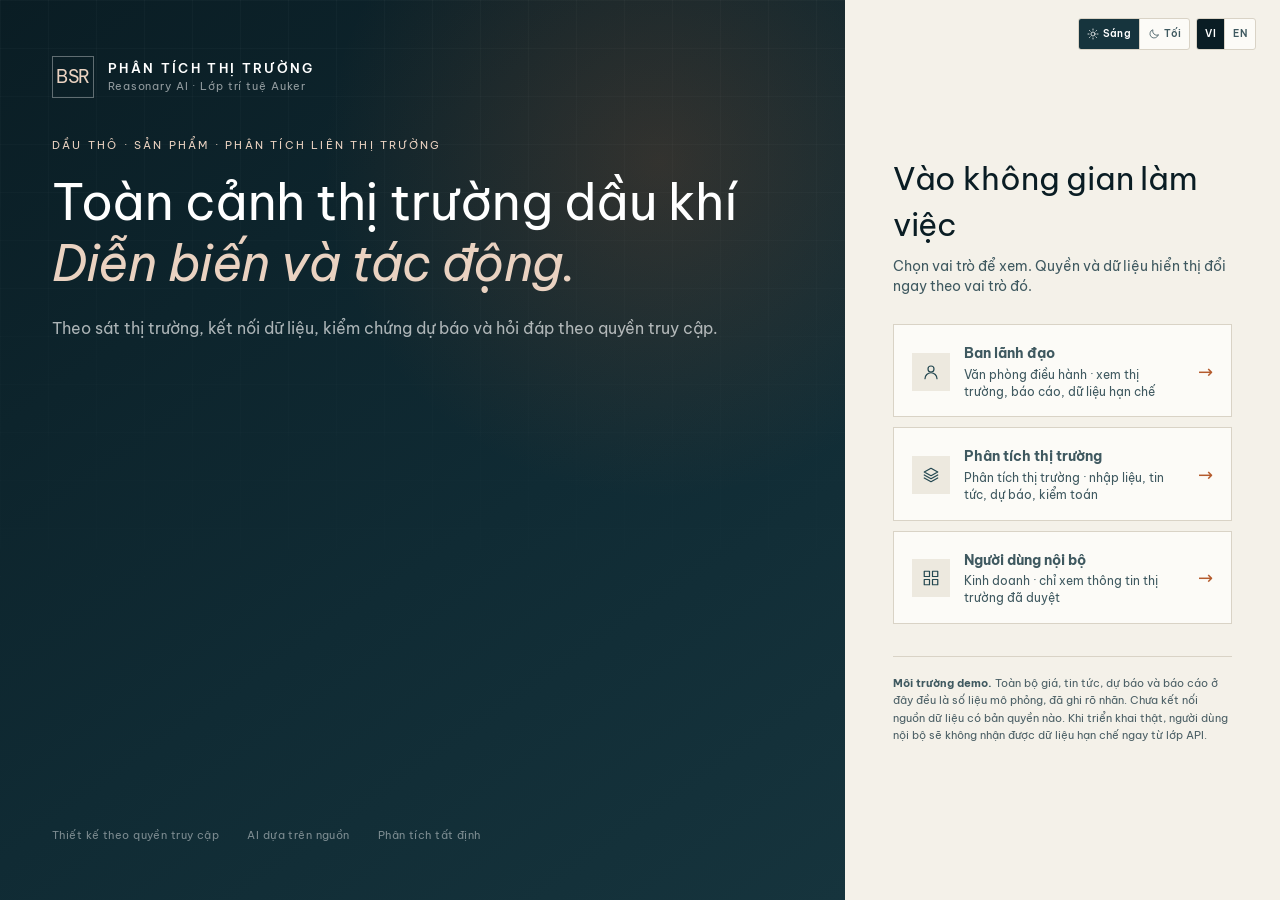
==== commit a26a0282: "feat/chat-ai-agent" ====
--- a/app/static/index.html
+++ b/app/static/index.html
@@ -4,33 +4,34 @@
   <meta charset="utf-8">
   <meta name="viewport" content="width=device-width, initial-scale=1">
   <meta name="color-scheme" content="light dark">
-  <meta name="description" content="BSR Market Intelligence — permission-aware market workspace with synthetic demo data">
+  <script>
+    /* Apply the saved theme before first paint so the shell never flashes light. */
+    (function () {
+      var theme = 'light';
+      try {
+        var saved = window.localStorage.getItem('bsr.theme');
+        theme = (saved === 'dark' || saved === 'light')
+          ? saved
+          : (window.matchMedia && window.matchMedia('(prefers-color-scheme: dark)').matches ? 'dark' : 'light');
+      } catch (e) { /* storage unavailable: keep light default */ }
+      document.documentElement.dataset.theme = theme;
+      document.documentElement.style.colorScheme = theme;
+    })();
+  </script>
+  <meta name="description" content="BSR Market Intelligence design prototype — synthetic demo data">
+  <link rel="icon" href="data:,">
   <title>BSR Market Intelligence</title>
-  <link rel="icon" href="data:,">
-  <script src="assets/theme.js"></script>
+  <link rel="preconnect" href="https://fonts.googleapis.com">
+  <link rel="preconnect" href="https://fonts.gstatic.com" crossorigin>
+  <link rel="stylesheet" href="https://fonts.googleapis.com/css2?family=Be+Vietnam+Pro:ital,wght@0,400;0,500;0,600;0,700;0,800;1,400&display=swap">
   <link rel="stylesheet" href="assets/styles.css">
 </head>
 <body>
-  <a class="skip-link" href="#main-content">Bỏ qua điều hướng / Skip to content</a>
   <div id="app"></div>
-  <div id="toast-stack" class="toast-stack" aria-live="polite" aria-atomic="false"></div>
-  <div id="backdrop" class="backdrop" data-action="close-overlays"></div>
-  <aside id="drawer" class="drawer" role="dialog" aria-modal="true" aria-labelledby="drawer-title" aria-hidden="true">
-    <div class="drawer-head">
-      <div><div class="drawer-kicker" id="drawer-kicker"></div><h2 id="drawer-title"></h2></div>
-      <button class="icon-btn" type="button" data-action="close-overlays" aria-label="Đóng bảng chi tiết"></button>
-    </div>
-    <div class="drawer-body" id="drawer-body"></div>
-    <div class="drawer-foot" id="drawer-foot"></div>
-  </aside>
-  <div id="modal" class="modal" role="dialog" aria-modal="true" aria-labelledby="modal-title" aria-hidden="true">
-    <div class="modal-head">
-      <div><div class="drawer-kicker" id="modal-kicker"></div><h2 id="modal-title"></h2></div>
-      <button class="icon-btn" type="button" data-action="close-overlays" aria-label="Đóng hộp thoại"></button>
-    </div>
-    <div class="modal-body" id="modal-body"></div>
-    <div class="modal-foot" id="modal-foot"></div>
-  </div>
-  <script type="module" src="assets/app.js"></script>
+  <div class="toast-stack" id="toast-stack" aria-live="polite"></div>
+  <div id="print-root"></div>
+  <script src="assets/data.js"></script>
+  <script src="assets/i18n.js"></script>
+  <script src="assets/app.js"></script>
 </body>
 </html>
--- a/app/static/assets/styles.css
+++ b/app/static/assets/styles.css
@@ -1,6 +1,3 @@
-/* BSR Market Intelligence — design system (tokens from docs/design/specs/design-tokens.md).
-   Light and dark themes share one component layer; every colour resolves from a token. */
-
 :root {
   color-scheme: light;
   --ink-950: #0a1d24;
@@ -12,7 +9,7 @@
   --paper: #f4f1e9;
   --surface: #fcfbf7;
   --surface-2: #ede9df;
-  --surface-elevated: #ffffff;
+  --surface-elevated: #fff;
   --line: #d9d3c6;
   --line-strong: #beb5a4;
   --copper: #b45b2d;
@@ -27,17 +24,19 @@
   --focus: #2c6e9c;
   --accent-bg: #b45b2d;
   --accent-bg-hover: #8f4521;
-  --accent-fg: #ffffff;
+  --accent-fg: #fff;
   --nav-bg: #0a1d24;
-  --nav-fg: rgba(255, 255, 255, 0.78);
-  --nav-fg-strong: #ffffff;
+  --nav-fg: rgba(255, 255, 255, .78);
+  --nav-fg-strong: #fff;
   --inverse-bg: #0a1d24;
-  --inverse-fg: #ffffff;
-  --topbar-bg: rgba(244, 241, 233, 0.92);
-  --hover-surface: rgba(237, 233, 223, 0.45);
+  --inverse-fg: #fff;
+  --topbar-bg: rgba(244, 241, 233, .92);
+  --hover-surface: rgba(237, 233, 223, .45);
   --chart-grid: #e2ddd1;
+  --heat-high: #e4d3c6;
+  --heat-mid: #efe6da;
   --seg-active-bg: #16343d;
-  --seg-active-fg: #ffffff;
+  --seg-active-fg: #fff;
   --chip-copper-bg: #ead2c1;
   --chip-copper-border: #d9b49c;
   --chip-copper-fg: #8f4521;
@@ -56,16 +55,22 @@
   --chip-negative-bg: #f1dedc;
   --chip-negative-border: #ddb9b5;
   --chip-negative-fg: #8a332e;
-  --white: #ffffff;
+  --white: #fff;
+  /* Display uses the same Vietnamese-complete sans as the body; hierarchy comes
+     from scale and leading, not a second family. Be Vietnam Pro is loaded with
+     the vietnamese subset so stacked diacritics (ấ ầ ể ữ ộ) render correctly. */
   --display: "Be Vietnam Pro", "Segoe UI", Aptos, system-ui, -apple-system, sans-serif;
   --sans: "Be Vietnam Pro", "Segoe UI", Aptos, system-ui, -apple-system, sans-serif;
   --mono: "Cascadia Mono", "SFMono-Regular", Consolas, monospace;
-  --shadow: 0 1px 2px rgba(10, 29, 36, 0.05), 0 8px 24px rgba(10, 29, 36, 0.06);
+  --shadow: 0 1px 2px rgba(10, 29, 36, .05), 0 8px 24px rgba(10, 29, 36, .06);
   --sidebar: 264px;
   --sidebar-collapsed: 76px;
   --topbar: 64px;
 }
 
+/* Dark theme keeps the research-desk identity: deep petrol ground, warm paper
+   replaced by ink-blue surfaces, and a brighter copper reserved for attention.
+   Chart series, chips and heat cells are tokens so both themes stay legible. */
 :root[data-theme="dark"] {
   color-scheme: dark;
   --ink-950: #eef4f1;
@@ -92,15 +97,17 @@
   --focus: #8ec7f2;
   --accent-bg: #b45b2d;
   --accent-bg-hover: #8f4521;
-  --accent-fg: #ffffff;
+  --accent-fg: #fff;
   --nav-bg: #050f14;
-  --nav-fg: rgba(255, 255, 255, 0.76);
-  --nav-fg-strong: #ffffff;
+  --nav-fg: rgba(255, 255, 255, .76);
+  --nav-fg-strong: #fff;
   --inverse-bg: #16343d;
   --inverse-fg: #f1f6f4;
-  --topbar-bg: rgba(7, 22, 27, 0.92);
-  --hover-surface: rgba(255, 255, 255, 0.04);
+  --topbar-bg: rgba(7, 22, 27, .92);
+  --hover-surface: rgba(255, 255, 255, .04);
   --chart-grid: #28444c;
+  --heat-high: #3c2b22;
+  --heat-mid: #22332f;
   --seg-active-bg: #e09566;
   --seg-active-fg: #17100c;
   --chip-copper-bg: #3d261b;
@@ -121,7 +128,7 @@
   --chip-negative-bg: #3d2220;
   --chip-negative-border: #5f3633;
   --chip-negative-fg: #f0a9a3;
-  --shadow: 0 1px 2px rgba(0, 0, 0, 0.4), 0 8px 24px rgba(0, 0, 0, 0.45);
+  --shadow: 0 1px 2px rgba(0, 0, 0, .4), 0 8px 24px rgba(0, 0, 0, .45);
 }
 
 * { box-sizing: border-box; }
@@ -149,88 +156,60 @@
   background: var(--inverse-bg); color: var(--inverse-fg); padding: 10px 16px; border-radius: 4px;
 }
 .skip-link:focus { top: 12px; }
-.mono { font-family: var(--mono); font-variant-numeric: tabular-nums; }
-.muted { color: var(--ink-400); }
-.small { font-size: 11px; }
-.pos { color: var(--positive); }
-.neg { color: var(--negative); }
-.hidden { display: none !important; }
-.mt-8 { margin-top: 8px; }
-.mt-12 { margin-top: 12px; }
-.mt-16 { margin-top: 16px; }
-.flex { display: flex; }
-.items-center { align-items: center; }
-.justify-between { justify-content: space-between; }
-.gap-8 { gap: 8px; }
-.gap-12 { gap: 12px; }
-.wrap { flex-wrap: wrap; }
-.text-right { text-align: right; }
-.nowrap { white-space: nowrap; }
-.grid { display: grid; }
-.gap-16 { gap: 16px; }
-.split-2 { display: grid; grid-template-columns: 1fr 1fr; gap: 12px; }
 
 /* ---------- Login ---------- */
 .login {
-  min-height: 100vh; display: grid; grid-template-columns: 1.32fr 0.68fr;
+  min-height: 100vh; display: grid; grid-template-columns: 1.32fr .68fr;
   background: var(--nav-bg); color: var(--nav-fg-strong);
 }
 .login-brand {
   position: relative; overflow: hidden; padding: 56px 52px;
   display: flex; flex-direction: column; justify-content: space-between;
   background:
-    radial-gradient(circle at 78% 18%, rgba(180, 91, 45, 0.22), transparent 34%),
+    radial-gradient(circle at 78% 18%, rgba(180, 91, 45, .22), transparent 34%),
     linear-gradient(145deg, #0a1d24 0%, #102b34 58%, #16343d 100%);
 }
 .login-brand::after {
   content: ""; position: absolute; inset: 0; pointer-events: none;
-  background-image: linear-gradient(rgba(255, 255, 255, 0.035) 1px, transparent 1px),
-    linear-gradient(90deg, rgba(255, 255, 255, 0.035) 1px, transparent 1px);
+  background-image: linear-gradient(rgba(255,255,255,.035) 1px, transparent 1px), linear-gradient(90deg, rgba(255,255,255,.035) 1px, transparent 1px);
   background-size: 48px 48px;
-  mask-image: linear-gradient(to bottom, rgba(0, 0, 0, 0.7), transparent 80%);
+  mask-image: linear-gradient(to bottom, rgba(0,0,0,.7), transparent 80%);
 }
 .login-brand > * { position: relative; z-index: 1; }
 .brand-lockup { display: flex; align-items: center; gap: 14px; }
 .brand-mark {
-  width: 42px; height: 42px; border: 1px solid rgba(255, 255, 255, 0.35);
-  display: grid; place-items: center; font-family: var(--display); font-size: 13px;
-  color: var(--copper-soft); letter-spacing: -0.01em;
-}
-.brand-name { font-size: 13px; letter-spacing: 0.18em; text-transform: uppercase; font-weight: 600; }
-.brand-sub { font-size: 11px; color: rgba(255, 255, 255, 0.55); letter-spacing: 0.08em; margin-top: 2px; }
+  width: 42px; height: 42px; border: 1px solid rgba(255,255,255,.35);
+  display: grid; place-items: center; font-family: var(--display); font-size: 18px;
+  color: var(--copper-soft); letter-spacing: -.01em;
+}
+.brand-name { font-size: 13px; letter-spacing: .18em; text-transform: uppercase; font-weight: 600; }
+.brand-sub { font-size: 11px; color: rgba(255,255,255,.55); letter-spacing: .08em; margin-top: 2px; }
 .login-hero { max-width: 820px; margin: 40px 0; }
-.login-kicker { color: var(--copper-soft); font-size: 11px; letter-spacing: 0.2em; text-transform: uppercase; margin-bottom: 18px; }
-.login-hero h1 {
-  font-family: var(--display); font-weight: 400; font-size: clamp(34px, 3.9vw, 56px);
-  line-height: 1.22; letter-spacing: -0.01em; margin: 0 0 22px;
-}
+.login-kicker { color: var(--copper-soft); font-size: 11px; letter-spacing: .2em; text-transform: uppercase; margin-bottom: 18px; }
+.login-hero h1 { font-family: var(--display); font-weight: 400; font-size: clamp(34px, 3.9vw, 56px); line-height: 1.22; letter-spacing: -.01em; margin: 0 0 22px; }
 .login-hero h1 em { color: var(--copper-soft); font-style: italic; }
-.login-hero p { color: rgba(255, 255, 255, 0.66); font-size: 16px; line-height: 1.6; max-width: 720px; }
-.login-foot { display: flex; gap: 28px; color: rgba(255, 255, 255, 0.45); font-size: 11px; letter-spacing: 0.04em; }
-.login-panel {
-  background: var(--paper); color: var(--ink-950); padding: 56px 48px;
-  display: flex; flex-direction: column; justify-content: center; position: relative;
-}
+.login-hero p { color: rgba(255,255,255,.66); font-size: 16px; line-height: 1.6; max-width: 720px; }
+.login-foot { display: flex; gap: 28px; color: rgba(255,255,255,.45); font-size: 11px; letter-spacing: .04em; }
+.login-panel { background: var(--paper); color: var(--ink-950); padding: 56px 48px; display: flex; flex-direction: column; justify-content: center; position: relative; }
 .login-lang { position: absolute; top: 18px; right: 24px; display: flex; align-items: center; gap: 6px; }
-.login-panel h2 { font-family: var(--display); font-weight: 400; font-size: 32px; margin: 0 0 8px; letter-spacing: -0.005em; }
+.login-panel h2 { font-family: var(--display); font-weight: 400; font-size: 32px; margin: 0 0 8px; letter-spacing: -.005em; }
 .login-panel > p { color: var(--ink-600); margin: 0 0 28px; }
 .role-card {
   width: 100%; text-align: left; background: var(--surface); border: 1px solid var(--line);
   padding: 16px 18px; display: flex; align-items: center; gap: 14px; margin-bottom: 10px;
-  transition: border-color 0.15s, transform 0.15s, background 0.15s;
+  transition: border-color .15s, transform .15s, background .15s;
 }
 .role-card:hover { border-color: var(--copper); transform: translateX(2px); }
-.role-card .role-icon {
-  width: 38px; height: 38px; display: grid; place-items: center;
-  background: var(--surface-2); color: var(--ink-700); flex: none;
-}
+.role-card .role-icon { width: 38px; height: 38px; display: grid; place-items: center; background: var(--surface-2); color: var(--ink-700); flex: none; }
 .role-card strong { display: block; font-size: 14px; }
-.role-card .role-desc { display: block; color: var(--ink-600); font-size: 12px; margin-top: 2px; }
+.role-card span { display: block; color: var(--ink-600); font-size: 12px; margin-top: 2px; }
 .role-card .role-arrow { margin-left: auto; color: var(--copper); font-size: 18px; }
-.login-note {
-  margin-top: 22px; padding-top: 18px; border-top: 1px solid var(--line);
-  color: var(--ink-400); font-size: 11px; line-height: 1.6;
-}
+.signin-steps { list-style: none; padding: 0; margin: 8px 0 0; display: grid; gap: 6px; font-size: 12px; color: var(--ink-600); }
+.signin-steps li { display: flex; align-items: center; gap: 8px; }
+.signin-steps li::before { content: ""; width: 6px; height: 6px; border-radius: 50%; background: var(--line-strong); flex: none; }
+.signin-steps li.done::before { background: var(--positive); }
+.signin-steps li.active::before { background: var(--copper); }
+.login-note { margin-top: 22px; padding-top: 18px; border-top: 1px solid var(--line); color: var(--ink-400); font-size: 11px; line-height: 1.6; }
 .login-note strong { color: var(--ink-600); }
 
 /* ---------- Shell ---------- */
@@ -238,58 +217,40 @@
 .sidebar {
   position: fixed; inset: 0 auto 0 0; width: var(--sidebar); z-index: 40;
   background: var(--nav-bg); color: var(--nav-fg);
-  display: flex; flex-direction: column; transition: width 0.18s ease; border-right: 1px solid transparent;
+  display: flex; flex-direction: column; transition: width .18s ease; border-right: 1px solid transparent;
 }
 .sidebar.collapsed { width: var(--sidebar-collapsed); }
-.sidebar-head {
-  height: var(--topbar); display: flex; align-items: center; gap: 12px; padding: 0 18px;
-  border-bottom: 1px solid rgba(255, 255, 255, 0.08); flex: none;
-}
-.sidebar .brand-mark { width: 34px; height: 34px; font-size: 11px; flex: none; }
+.sidebar-head { height: var(--topbar); display: flex; align-items: center; gap: 12px; padding: 0 18px; border-bottom: 1px solid rgba(255,255,255,.08); flex: none; }
+.sidebar .brand-mark { width: 34px; height: 34px; font-size: 15px; flex: none; }
 .sidebar .brand-name { font-size: 11px; white-space: nowrap; }
 .sidebar .brand-sub { font-size: 9px; white-space: nowrap; }
 .sidebar.collapsed .brand-text { display: none; }
-.sidebar .brand-text { min-width: 0; overflow: hidden; }
-.sidebar .brand-sub { overflow: hidden; text-overflow: ellipsis; }
 .sidebar-nav { padding: 18px 10px; overflow-y: auto; flex: 1; }
 .nav-group { margin-bottom: 22px; }
-.nav-label {
-  font-size: 9px; letter-spacing: 0.18em; text-transform: uppercase;
-  color: rgba(255, 255, 255, 0.58); padding: 0 12px 8px; white-space: nowrap;
-}
+.nav-label { font-size: 9px; letter-spacing: .18em; text-transform: uppercase; color: rgba(255,255,255,.58); padding: 0 12px 8px; white-space: nowrap; }
 .sidebar.collapsed .nav-label { text-align: center; font-size: 0; padding: 0 0 8px; }
 .sidebar.collapsed .nav-label::after { content: "·"; font-size: 12px; }
 .nav-item {
   display: flex; align-items: center; gap: 12px; width: 100%; padding: 10px 12px;
-  color: rgba(255, 255, 255, 0.66); text-decoration: none; border: 0; background: transparent;
+  color: rgba(255,255,255,.66); text-decoration: none; border: 0; background: transparent;
   border-left: 2px solid transparent; font-size: 13px; text-align: left; margin-bottom: 2px;
-  transition: background 0.12s, color 0.12s;
-}
-.nav-item:hover { background: rgba(255, 255, 255, 0.055); color: var(--white); text-decoration: none; }
-.nav-item.active { background: rgba(180, 91, 45, 0.14); color: var(--white); border-left-color: var(--copper); }
-.nav-item svg { width: 17px; height: 17px; flex: none; opacity: 0.8; }
+  transition: background .12s, color .12s;
+}
+.nav-item:hover { background: rgba(255,255,255,.055); color: var(--white); }
+.nav-item.active { background: rgba(180,91,45,.14); color: var(--white); border-left-color: var(--copper); }
+.nav-item svg { width: 17px; height: 17px; flex: none; opacity: .8; }
 .nav-item.active svg { opacity: 1; color: var(--copper-soft); }
 .sidebar.collapsed .nav-item { justify-content: center; padding: 11px 0; }
 .sidebar.collapsed .nav-item span { display: none; }
-.sidebar-foot { padding: 14px 12px; border-top: 1px solid rgba(255, 255, 255, 0.08); flex: none; }
-.policy-note { font-size: 10px; line-height: 1.5; color: rgba(255, 255, 255, 0.62); padding: 0 8px 12px; }
+.sidebar-foot { padding: 14px 12px; border-top: 1px solid rgba(255,255,255,.08); flex: none; }
+.policy-note { font-size: 10px; line-height: 1.5; color: rgba(255,255,255,.62); padding: 0 8px 12px; }
 .sidebar.collapsed .policy-note { display: none; }
-.sidebar-user {
-  display: flex; align-items: center; gap: 10px; padding: 8px;
-  border: 1px solid rgba(255, 255, 255, 0.1); background: rgba(255, 255, 255, 0.03);
-  width: 100%; text-align: left; color: inherit;
-}
+.sidebar-user { display: flex; align-items: center; gap: 10px; padding: 8px; border: 1px solid rgba(255,255,255,.1); background: rgba(255,255,255,.03); width: 100%; text-align: left; color: inherit; }
 .sidebar.collapsed .sidebar-user { justify-content: center; padding: 8px 0; border-color: transparent; background: transparent; }
-.sidebar-user .avatar {
-  width: 30px; height: 30px; background: var(--accent-bg); color: var(--accent-fg);
-  display: grid; place-items: center; font-size: 10px; font-weight: 700; flex: none;
-}
+.sidebar-user .avatar { width: 30px; height: 30px; background: var(--accent-bg); color: var(--accent-fg); display: grid; place-items: center; font-size: 10px; font-weight: 700; flex: none; }
 .sidebar-user .user-meta { min-width: 0; }
-.sidebar-user strong {
-  display: block; font-size: 11px; color: var(--white);
-  white-space: nowrap; overflow: hidden; text-overflow: ellipsis;
-}
-.sidebar-user span { display: block; font-size: 9px; color: rgba(255, 255, 255, 0.62); white-space: nowrap; }
+.sidebar-user strong { display: block; font-size: 11px; color: var(--white); white-space: nowrap; overflow: hidden; text-overflow: ellipsis; }
+.sidebar-user span { display: block; font-size: 9px; color: rgba(255,255,255,.62); white-space: nowrap; }
 .sidebar.collapsed .user-meta { display: none; }
 .sidebar-toggle {
   position: absolute; right: -12px; top: 76px; width: 24px; height: 24px; border-radius: 50%;
@@ -297,7 +258,7 @@
   display: grid; place-items: center; z-index: 2; box-shadow: var(--shadow);
 }
 .sidebar-toggle svg { width: 12px; height: 12px; }
-.main { margin-left: var(--sidebar); min-height: 100vh; transition: margin-left 0.18s ease; }
+.main { margin-left: var(--sidebar); min-height: 100vh; transition: margin-left .18s ease; }
 .main.sidebar-collapsed { margin-left: var(--sidebar-collapsed); }
 .topbar {
   height: var(--topbar); position: sticky; top: 0; z-index: 30;
@@ -309,7 +270,7 @@
 .breadcrumb strong { color: var(--ink-800); font-weight: 600; }
 .topbar-spacer { flex: 1; }
 .asof { display: flex; align-items: center; gap: 8px; font-size: 11px; color: var(--ink-600); white-space: nowrap; }
-.fresh-dot { width: 7px; height: 7px; border-radius: 50%; background: var(--warning); box-shadow: 0 0 0 3px rgba(154, 106, 24, 0.12); }
+.fresh-dot { width: 7px; height: 7px; border-radius: 50%; background: var(--warning); box-shadow: 0 0 0 3px rgba(154,106,24,.12); }
 .topbar-actions { display: flex; align-items: center; gap: 6px; }
 .icon-btn {
   width: 34px; height: 34px; display: grid; place-items: center; border: 1px solid transparent;
@@ -317,8 +278,6 @@
 }
 .icon-btn:hover { background: var(--surface-2); color: var(--ink-950); }
 .icon-btn svg { width: 17px; height: 17px; }
-.icon-btn.active { color: var(--copper); }
-.mobile-menu { display: none; }
 .role-select {
   border: 1px solid var(--line); background: var(--surface); color: var(--ink-700);
   font-size: 11px; padding: 7px 9px; border-radius: 3px; max-width: 150px;
@@ -326,35 +285,31 @@
 .lang-switch { display: inline-flex; border: 1px solid var(--line); border-radius: 3px; overflow: hidden; background: var(--surface); }
 .lang-switch .lang-btn {
   border: 0; background: transparent; color: var(--ink-600); font: 600 10px/1 var(--sans);
-  letter-spacing: 0.04em; padding: 7px 8px; cursor: pointer; min-height: 30px;
-  display: inline-flex; align-items: center; gap: 4px;
+  letter-spacing: .04em; padding: 7px 8px; cursor: pointer; min-height: 30px;
 }
 .lang-switch .lang-btn + .lang-btn { border-left: 1px solid var(--line); }
 .lang-switch .lang-btn:hover { background: var(--surface-2); color: var(--ink-950); }
 .lang-switch .lang-btn.active { background: var(--seg-active-bg); color: var(--seg-active-fg); }
 .lang-switch:not(.theme-switch) .lang-btn.active { background: var(--inverse-bg); color: var(--inverse-fg); }
+.theme-switch .lang-btn { display: inline-flex; align-items: center; gap: 4px; }
 .theme-switch .lang-btn svg { width: 12px; height: 12px; }
 .lang-switch .lang-btn:focus-visible { outline: 2px solid var(--focus); outline-offset: -2px; }
 .topbar-user { display: flex; align-items: center; gap: 8px; border: 0; background: transparent; padding: 4px; }
-.topbar-user .avatar {
-  width: 30px; height: 30px; background: var(--nav-bg); color: var(--nav-fg-strong);
-  display: grid; place-items: center; font-size: 10px; font-weight: 700;
-}
+.topbar-user .avatar { width: 30px; height: 30px; background: var(--nav-bg); color: var(--nav-fg-strong); display: grid; place-items: center; font-size: 10px; font-weight: 700; }
 .topbar-user .user-name { display: block; font-size: 11px; font-weight: 600; text-align: left; line-height: 1.2; }
 .topbar-user .user-role { display: block; font-size: 9px; color: var(--ink-400); text-align: left; line-height: 1.2; }
 
 /* ---------- Market tape ---------- */
 .market-tape {
-  display: flex; align-items: stretch; gap: 0; overflow-x: auto;
-  border-bottom: 1px solid var(--line); background: var(--surface); scrollbar-width: thin;
+  display: flex; align-items: stretch; gap: 0; overflow-x: auto; border-bottom: 1px solid var(--line);
+  background: var(--surface); scrollbar-width: thin;
 }
 .tape-item {
   display: flex; align-items: center; gap: 10px; padding: 9px 18px; border-right: 1px solid var(--line);
-  white-space: nowrap; min-width: max-content; background: transparent;
-  border-top: 0; border-bottom: 0; border-left: 0;
+  white-space: nowrap; min-width: max-content; background: transparent; border-top: 0; border-bottom: 0; border-left: 0;
 }
 .tape-item:hover { background: var(--surface-2); }
-.tape-item .t-label { font-size: 10px; color: var(--ink-400); letter-spacing: 0.04em; text-transform: uppercase; }
+.tape-item .t-label { font-size: 10px; color: var(--ink-400); letter-spacing: .04em; text-transform: uppercase; }
 .tape-item .t-time { display: block; font-family: var(--sans); font-size: 8px; font-weight: 400; color: var(--ink-600); }
 .tape-item .t-value { font-family: var(--mono); font-size: 12px; font-weight: 600; }
 .tape-item .t-change { font-family: var(--mono); font-size: 10px; }
@@ -365,60 +320,92 @@
 @media (min-width: 761px) and (max-width: 1500px) {
   .market-tape .tape-item { padding: 9px 12px; gap: 8px; }
   .market-tape .tape-item .t-time { display: none; }
-  .market-tape .tape-item .t-unit { display: none; }
 }
 
 /* ---------- Page ---------- */
 .page { padding: 28px 32px 56px; max-width: 1600px; margin: 0 auto; }
 .page-head { display: flex; align-items: flex-end; justify-content: space-between; gap: 24px; margin-bottom: 24px; }
-.page-kicker { font-size: 10px; letter-spacing: 0.18em; text-transform: uppercase; color: var(--copper-dark); font-weight: 600; margin-bottom: 6px; }
-.page-title { font-family: var(--display); font-weight: 400; font-size: 38px; line-height: 1.15; letter-spacing: -0.01em; margin: 0; }
+.page-kicker { font-size: 10px; letter-spacing: .18em; text-transform: uppercase; color: var(--copper-dark); font-weight: 600; margin-bottom: 6px; }
+.page-title { font-family: var(--display); font-weight: 400; font-size: 38px; line-height: 1.15; letter-spacing: -.01em; margin: 0; }
 .page-sub { color: var(--ink-600); font-size: 13px; margin-top: 8px; max-width: 720px; }
 .page-actions { display: flex; gap: 8px; flex-wrap: wrap; justify-content: flex-end; }
 .btn {
-  min-height: 34px; padding: 7px 12px; border: 1px solid var(--line-strong); border-radius: 2px;
-  background: var(--surface); color: var(--ink-800); font-size: 11px; font-weight: 600;
-  display: inline-flex; align-items: center; gap: 6px; text-decoration: none; letter-spacing: 0.01em;
-}
-.btn:hover { border-color: var(--ink-600); background: var(--surface-elevated); text-decoration: none; }
+  display: inline-flex; align-items: center; justify-content: center; gap: 7px;
+  border: 1px solid var(--line-strong); background: var(--surface); color: var(--ink-800);
+  padding: 8px 13px; font-size: 12px; font-weight: 600; border-radius: 3px; min-height: 34px;
+  transition: background .12s, border-color .12s, color .12s;
+}
+.btn:hover { border-color: var(--ink-600); background: var(--surface-elevated); }
 .btn svg { width: 14px; height: 14px; }
 .btn-primary { background: var(--inverse-bg); border-color: var(--inverse-bg); color: var(--inverse-fg); }
-.btn-primary:hover { background: var(--surface-elevated); border-color: var(--line-strong); color: var(--ink-950); }
+.btn-primary:hover { background: var(--surface-elevated); border-color: var(--line-strong); }
 .btn-copper { background: var(--accent-bg); border-color: var(--accent-bg); color: var(--accent-fg); }
-.btn-copper:hover { background: var(--accent-bg-hover); border-color: var(--accent-bg-hover); color: var(--accent-fg); }
+.btn-copper:hover { background: var(--accent-bg-hover); border-color: var(--accent-bg-hover); }
 .btn-ghost { background: transparent; border-color: transparent; color: var(--ink-600); }
 .btn-ghost:hover { background: var(--surface-2); }
 .btn-sm { padding: 5px 9px; min-height: 28px; font-size: 11px; }
-.btn:disabled { opacity: 0.45; cursor: not-allowed; }
+.btn:disabled { opacity: .45; cursor: not-allowed; }
 .btn:disabled:hover { background: var(--surface); border-color: var(--line-strong); }
-.link-btn {
-  border: 0; background: transparent; color: var(--copper-dark); font-size: 11px;
-  font-weight: 600; padding: 0; text-decoration: none;
-}
-.link-btn:hover { text-decoration: underline; }
-.icon-inline { width: 12px; height: 12px; vertical-align: -2px; }
-
-/* ---------- Cards ---------- */
+.link-btn { border: 0; background: transparent; color: var(--copper-dark); font-size: 11px; font-weight: 600; padding: 0; text-decoration: underline; text-underline-offset: 3px; }
+.link-btn:hover { color: var(--ink-950); }
+
+/* ---------- Cards / layout ---------- */
+.grid { display: grid; gap: 16px; }
+.grid-12 { grid-template-columns: repeat(12, minmax(0, 1fr)); }
+.col-8 { grid-column: span 8; }
+.col-7 { grid-column: span 7; }
+.col-6 { grid-column: span 6; }
+.col-5 { grid-column: span 5; }
+.col-4 { grid-column: span 4; }
+.col-3 { grid-column: span 3; }
+.col-12 { grid-column: span 12; }
 .card { background: var(--surface); border: 1px solid var(--line); border-radius: 4px; min-width: 0; }
-.card-head {
-  display: flex; align-items: flex-start; justify-content: space-between; gap: 16px;
-  padding: 16px 18px 12px; border-bottom: 1px solid var(--line);
-}
-.card-title { font-size: 13px; font-weight: 700; letter-spacing: 0.01em; margin: 0; display: flex; align-items: center; gap: 6px; }
+.grid > *, .admin-grid > *, .overview-main > *, .overview-rail > *, .data-main > *, .assistant-rail > *, .reports-layout > *, .news-layout > *, .forecast-layout > *, .analysis-layout > * { min-width: 0; }
+.card-head { display: flex; align-items: flex-start; justify-content: space-between; gap: 16px; padding: 16px 18px 12px; border-bottom: 1px solid var(--line); }
+.card-title { font-size: 13px; font-weight: 700; letter-spacing: .01em; margin: 0; }
 .card-sub { font-size: 11px; color: var(--ink-400); margin-top: 3px; }
 .card-body { padding: 16px 18px; }
 .card-body.flush { padding: 0; }
-.card-foot {
-  padding: 10px 18px; border-top: 1px solid var(--line);
-  display: flex; flex-wrap: wrap; align-items: center; justify-content: space-between;
-  gap: 8px 12px; font-size: 11px; color: var(--ink-400);
-}
+.card-foot { padding: 10px 18px; border-top: 1px solid var(--line); display: flex; flex-wrap: wrap; align-items: center; justify-content: space-between; gap: 8px 12px; font-size: 11px; color: var(--ink-400); }
 .card-foot > span { min-width: 0; overflow-wrap: anywhere; }
+.section-label { font-size: 10px; letter-spacing: .16em; text-transform: uppercase; color: var(--ink-400); font-weight: 600; margin: 0 0 10px; }
+.muted { color: var(--ink-400); }
+.small { font-size: 11px; }
+.mono { font-family: var(--mono); }
+.pos { color: var(--positive); }
+.neg { color: var(--negative); }
+.warn { color: var(--warning); }
+.restricted { color: var(--restricted); }
+.divider { height: 1px; background: var(--line); margin: 14px 0; }
+
+/* ---------- Metric cards ---------- */
+.metric-grid { display: grid; grid-template-columns: repeat(5, minmax(0, 1fr)); gap: 12px; margin-bottom: 16px; }
+.metric-card {
+  text-align: left; background: var(--surface); border: 1px solid var(--line); border-radius: 4px;
+  padding: 14px 15px 12px; position: relative; overflow: hidden; min-height: 142px;
+  transition: border-color .15s, transform .15s, box-shadow .15s;
+}
+.metric-card:hover { border-color: var(--line-strong); transform: translateY(-1px); box-shadow: var(--shadow); }
+.metric-card::before { content: ""; position: absolute; left: 0; top: 0; bottom: 0; width: 2px; background: transparent; }
+.metric-card:hover::before { background: var(--copper); }
+.metric-top { display: flex; align-items: center; justify-content: space-between; gap: 8px; }
+.metric-label { font-size: 10px; letter-spacing: .08em; text-transform: uppercase; color: var(--ink-400); font-weight: 600; }
+.metric-value { font-family: var(--mono); font-size: 24px; font-weight: 600; letter-spacing: -.04em; margin: 8px 0 2px; line-height: 1.1; }
+.metric-value .unit { font-size: 10px; color: var(--ink-400); font-weight: 400; letter-spacing: 0; margin-left: 4px; }
+.metric-change { font-family: var(--mono); font-size: 11px; display: flex; gap: 8px; align-items: center; }
+.metric-spark { height: 30px; margin: 8px 0 6px; }
+.metric-spark svg { width: 100%; height: 30px; display: block; }
+.metric-time { display: flex; flex-wrap: wrap; gap: 2px 10px; font-family: var(--mono); font-size: 9px; color: var(--ink-600); margin: 2px 0 6px; }
+.metric-time strong { font-weight: 600; color: var(--ink-700); }
+.metric-meta { display: flex; align-items: center; justify-content: space-between; gap: 6px; font-size: 9px; color: var(--ink-400); border-top: 1px solid var(--line); padding-top: 7px; }
+.metric-meta .source { overflow: hidden; text-overflow: ellipsis; white-space: nowrap; }
+.metric-lock { font-size: 9px; color: var(--restricted); display: inline-flex; align-items: center; gap: 3px; }
+
+/* ---------- Chips / tags ---------- */
 .chip {
-  display: inline-flex; align-items: center; gap: 5px; padding: 2px 7px;
-  border: 1px solid var(--line); border-radius: 2px; background: var(--surface-2);
-  color: var(--ink-600); font-size: 9px; font-weight: 600; letter-spacing: 0.04em;
-  text-transform: uppercase; white-space: nowrap;
+  display: inline-flex; align-items: center; gap: 5px; border: 1px solid var(--line);
+  background: var(--surface-2); color: var(--ink-600); font-size: 10px; padding: 2px 7px;
+  border-radius: 999px; white-space: nowrap; line-height: 1.5;
 }
 .chip.copper { background: var(--chip-copper-bg); border-color: var(--chip-copper-border); color: var(--chip-copper-fg); }
 .chip.teal { background: var(--chip-teal-bg); border-color: var(--chip-teal-border); color: var(--chip-teal-fg); }
@@ -428,317 +415,382 @@
 .chip.negative { background: var(--chip-negative-bg); border-color: var(--chip-negative-border); color: var(--chip-negative-fg); }
 .chip .dot { width: 5px; height: 5px; border-radius: 50%; background: currentColor; }
 .tag-row { display: flex; flex-wrap: wrap; gap: 5px; }
-.divider { height: 1px; background: var(--line); margin: 10px 0; }
-.section-label {
-  font-size: 9px; letter-spacing: 0.14em; text-transform: uppercase;
-  color: var(--ink-400); font-weight: 600; margin-bottom: 6px;
-}
-.inline-note {
-  display: flex; gap: 8px; align-items: flex-start; background: var(--surface-2);
-  border: 1px solid var(--line); padding: 9px 11px; font-size: 10px; color: var(--ink-600); line-height: 1.5;
-}
-.inline-note .note-mark { color: var(--copper-dark); font-weight: 700; }
-.notice {
-  display: flex; align-items: center; gap: 8px; padding: 10px 12px;
-  border: 1px solid var(--chip-warn-border); background: var(--chip-warn-bg);
-  color: var(--chip-warn-fg); font-size: 11px;
-}
-.error-box {
-  border: 1px solid var(--chip-negative-border); background: var(--chip-negative-bg);
-  color: var(--chip-negative-fg); padding: 14px 16px; font-size: 12px; display: flex;
-  align-items: center; gap: 10px; flex-wrap: wrap;
-}
-.empty-state { padding: 40px 20px; text-align: center; }
-.empty-state h3 { font-family: var(--display); font-size: 20px; font-weight: 400; margin: 0 0 6px; }
-.empty-state p { color: var(--ink-400); font-size: 12px; max-width: 420px; margin: 0 auto 14px; }
-.denied { max-width: 520px; margin: 80px auto; text-align: center; }
-.denied .denied-mark {
-  width: 52px; height: 52px; border: 1px solid var(--restricted); color: var(--restricted);
-  display: grid; place-items: center; margin: 0 auto 16px; font-size: 20px;
-}
-.denied h2 { font-family: var(--display); font-size: 28px; font-weight: 400; margin: 0 0 8px; }
-.denied p { color: var(--ink-600); font-size: 12px; line-height: 1.6; }
-.kv { display: grid; grid-template-columns: 120px 1fr; gap: 6px 12px; font-size: 11px; }
-.kv dt { color: var(--ink-400); }
-.kv dd { margin: 0; color: var(--ink-700); }
-
-/* ---------- Metric cards ---------- */
-.metric-grid { display: grid; grid-template-columns: repeat(5, minmax(0, 1fr)); gap: 12px; margin-bottom: 16px; }
-.metric-card {
-  display: flex; flex-direction: column; gap: 5px; padding: 12px 14px; min-height: 158px;
-  background: var(--surface); border: 1px solid var(--line); border-radius: 4px;
-  text-align: left; color: var(--ink-950); transition: border-color 0.15s;
-}
-.metric-card:hover { border-color: var(--line-strong); }
-.metric-top { display: flex; align-items: center; justify-content: space-between; gap: 8px; }
-.metric-label { font-size: 11px; font-weight: 600; letter-spacing: 0.02em; display: flex; align-items: center; gap: 6px; }
-.metric-value { font-family: var(--mono); font-size: 24px; font-weight: 600; letter-spacing: -0.02em; line-height: 1.1; }
-.metric-value .unit { font-family: var(--sans); font-size: 9px; font-weight: 400; color: var(--ink-400); margin-left: 4px; }
-.metric-change { display: flex; align-items: baseline; gap: 7px; font-family: var(--mono); font-size: 11px; }
-.metric-change .muted { font-family: var(--sans); font-size: 9px; }
-.metric-spark { height: 26px; margin: 2px 0; }
-.metric-spark svg { width: 100%; height: 26px; display: block; }
-.metric-time { display: flex; flex-direction: column; gap: 1px; font-size: 9px; color: var(--ink-400); font-family: var(--mono); }
-.metric-time strong { color: var(--ink-600); font-weight: 600; }
-.metric-prev {
-  display: flex; align-items: center; justify-content: space-between; gap: 8px;
-  font-family: var(--mono); font-size: 9px; color: var(--ink-400); margin: 0 0 2px;
-}
-.metric-prev strong { color: var(--ink-700); font-weight: 600; }
-.metric-prev .q-state { display: inline-flex; align-items: center; gap: 4px; white-space: nowrap; max-width: 48%; overflow: hidden; text-overflow: ellipsis; }
-.metric-prev .q-state::before { content: ""; width: 4px; height: 4px; border-radius: 50%; background: var(--positive); }
-.metric-prev .q-state.warn::before { background: var(--warning); }
-.metric-prev .q-state.rejected::before { background: var(--negative); }
-.metric-meta {
-  display: flex; align-items: center; justify-content: space-between; gap: 8px;
-  font-size: 9px; color: var(--ink-400); margin-top: auto; min-width: 0;
-}
-.metric-meta .source { overflow: hidden; text-overflow: ellipsis; white-space: nowrap; }
-.metric-lock { color: var(--restricted); display: inline-flex; align-items: center; gap: 3px; }
-.metric-meta .cls { letter-spacing: 0.02em; text-transform: none; }
+.status-dot { width: 6px; height: 6px; border-radius: 50%; display: inline-block; background: var(--teal); }
+.status-dot.delayed { background: var(--warning); }
+.status-dot.manual { background: var(--ink-400); }
+.status-dot.pending { background: var(--warning); }
+.status-dot.rejected { background: var(--negative); }
 
 /* ---------- Charts ---------- */
-.chart-wrap { position: relative; }
+.chart-toolbar { display: flex; align-items: center; justify-content: space-between; gap: 12px; flex-wrap: wrap; }
+.range-tabs { display: inline-flex; border: 1px solid var(--line); background: var(--surface-2); border-radius: 3px; padding: 2px; }
+.range-tab { border: 0; background: transparent; color: var(--ink-600); font-size: 10px; padding: 4px 9px; border-radius: 2px; }
+.range-tab.active { background: var(--surface); color: var(--ink-950); box-shadow: 0 1px 2px rgba(10,29,36,.08); font-weight: 600; }
+.chart-wrap { position: relative; margin-top: 10px; }
 .chart-svg { width: 100%; height: auto; display: block; overflow: visible; }
+.chart-svg text { font-family: var(--sans); font-size: 9px; fill: var(--ink-400); }
 .chart-svg .grid-line { stroke: var(--chart-grid); stroke-width: 1; }
 .chart-svg .axis-line { stroke: var(--line-strong); stroke-width: 1; }
-.chart-svg text { font-family: var(--mono); font-size: 9px; fill: var(--ink-400); }
-.chart-svg .series-line { fill: none; stroke-width: 1.8; stroke-linejoin: round; stroke-linecap: round; }
-.chart-svg .series-area { opacity: 0.12; }
-.chart-svg .event-marker { fill: var(--copper); stroke: var(--ink-950); stroke-width: 0.8; }
-.chart-svg .event-marker-group { cursor: pointer; }
-.chart-svg .event-marker-group:focus-visible { outline: none; }
-.chart-svg .event-marker-group:focus-visible .event-marker { stroke: var(--focus); stroke-width: 2; }
-.chart-svg .hover-line { stroke: var(--line-strong); stroke-dasharray: 3 3; }
-.chart-svg .hover-dot { fill: var(--surface); stroke-width: 1.5; }
+.chart-svg .series-line { fill: none; stroke-width: 2; stroke-linejoin: round; stroke-linecap: round; }
+.chart-svg .series-area { opacity: .08; }
+.chart-svg .event-marker { fill: var(--copper); stroke: var(--surface); stroke-width: 1.5; cursor: pointer; }
+.chart-svg .event-marker:hover { fill: var(--ink-950); }
+.chart-svg .hover-group { pointer-events: none; }
+.chart-svg .hover-line { stroke: var(--ink-400); stroke-width: 1; stroke-dasharray: 3 3; user-select: none; }
+.chart-svg .hover-dot { fill: var(--surface); stroke-width: 2; user-select: none; }
 .chart-tooltip {
-  position: absolute; pointer-events: none; opacity: 0; transition: opacity 0.1s;
-  background: var(--surface-elevated); border: 1px solid var(--line-strong);
-  box-shadow: var(--shadow); padding: 7px 9px; font-size: 10px; min-width: 130px; z-index: 2;
+  position: absolute; pointer-events: none; background: var(--inverse-bg); color: var(--inverse-fg);
+  padding: 7px 9px; font-size: 10px; border-radius: 3px; z-index: 5; min-width: 120px;
+  box-shadow: var(--shadow); opacity: 0; transition: opacity .1s;
 }
 .chart-tooltip.visible { opacity: 1; }
-.chart-tooltip .tt-date { font-family: var(--mono); color: var(--ink-400); font-size: 9px; margin-bottom: 3px; }
-.chart-tooltip .tt-row { display: flex; justify-content: space-between; gap: 10px; font-family: var(--mono); }
-.chart-legend { display: flex; gap: 12px; flex-wrap: wrap; font-size: 10px; color: var(--ink-600); }
+.chart-tooltip .tt-date { color: rgba(255,255,255,.55); font-size: 9px; margin-bottom: 3px; }
+.chart-tooltip .tt-row { display: flex; justify-content: space-between; gap: 12px; font-family: var(--mono); }
+.chart-legend { display: flex; gap: 14px; flex-wrap: wrap; font-size: 10px; color: var(--ink-600); }
+@media (max-width: 900px) { .chart-svg text { font-size: 12px; } }
+@media (max-width: 760px) { .chart-svg text { font-size: 14px; } }
 .legend-item { display: inline-flex; align-items: center; gap: 5px; }
-.legend-swatch { width: 12px; height: 2px; background: var(--copper); display: inline-block; }
-.chart-table { margin-top: 8px; border: 1px solid var(--line); overflow-x: auto; }
+.legend-swatch { width: 14px; height: 2px; display: inline-block; }
+.chart-table { margin-top: 10px; border-top: 1px solid var(--line); padding-top: 8px; }
 .chart-table table { width: 100%; border-collapse: collapse; font-size: 10px; }
-.chart-table th, .chart-table td { padding: 5px 8px; border-bottom: 1px solid var(--line); text-align: right; white-space: nowrap; }
+.chart-table th, .chart-table td { text-align: right; padding: 4px 6px; border-bottom: 1px solid var(--line); }
 .chart-table th:first-child, .chart-table td:first-child { text-align: left; }
-.chart-table thead th { background: var(--surface-2); color: var(--ink-400); font-size: 9px; text-transform: uppercase; letter-spacing: 0.06em; }
-.chart-table tr:last-child td { border-bottom: 0; }
-.chart-empty { padding: 26px 12px; text-align: center; color: var(--ink-400); font-size: 11px; }
-.chart-toolbar { display: flex; align-items: center; gap: 8px; }
-.range-tabs { display: inline-flex; border: 1px solid var(--line); border-radius: 3px; overflow: hidden; }
-.range-tab {
-  border: 0; background: var(--surface); color: var(--ink-600); font-size: 10px;
-  font-weight: 600; padding: 6px 9px; min-height: 28px;
-}
-.range-tab + .range-tab { border-left: 1px solid var(--line); }
-.range-tab:hover { background: var(--surface-2); }
-.range-tab.active { background: var(--inverse-bg); color: var(--inverse-fg); }
-
-/* ---------- Overview ---------- */
-.overview-grid { display: grid; grid-template-columns: minmax(0, 1.55fr) minmax(300px, 0.85fr); gap: 16px; align-items: start; }
-.overview-main, .overview-rail { display: grid; gap: 16px; min-width: 0; }
-.driver-list { display: grid; gap: 2px; }
-.driver-row {
-  display: grid; grid-template-columns: 78px minmax(0, 1fr) 110px; gap: 12px;
-  align-items: center; padding: 9px 0; border-bottom: 1px solid var(--line);
-}
-.driver-row:last-child { border-bottom: 0; }
-.driver-group { font-size: 9px; letter-spacing: 0.08em; text-transform: uppercase; color: var(--ink-400); }
-.driver-name { display: block; font-size: 12px; font-weight: 600; }
-.driver-detail { display: block; font-size: 10px; color: var(--ink-600); line-height: 1.45; margin-top: 2px; }
-.driver-meter { height: 5px; background: var(--surface-2); border: 1px solid var(--line); }
-.driver-meter span { display: block; height: 100%; background: var(--copper); }
-.driver-meter.firming span { background: var(--teal); }
-.driver-meter.neutral span { background: var(--ink-400); }
-.driver-meter.softening span { background: var(--warning); }
-.highlight-list { display: grid; }
-.highlight { padding: 10px 0; border-bottom: 1px solid var(--line); }
-.highlight:last-child { border-bottom: 0; }
-.highlight h4 { margin: 0 0 5px; font-size: 12px; line-height: 1.4; font-weight: 600; }
-.highlight-meta { display: flex; flex-wrap: wrap; align-items: center; gap: 6px 10px; font-size: 9px; color: var(--ink-400); }
-.highlight-meta .meta-pair { display: inline-flex; align-items: baseline; gap: 3px; }
-.highlight-meta .meta-key { color: var(--ink-400); }
-.highlight-meta .meta-value { color: var(--ink-600); }
-.quality-list { display: grid; }
-.quality-row {
-  display: flex; align-items: center; justify-content: space-between;
-  padding: 6px 0; border-bottom: 1px solid var(--line); font-size: 11px;
-}
-.quality-row:last-child { border-bottom: 0; }
-.q-label { display: inline-flex; align-items: center; gap: 7px; color: var(--ink-600); }
-.q-value { font-family: var(--mono); font-weight: 600; }
-.status-dot { width: 6px; height: 6px; border-radius: 50%; background: var(--teal); }
-.status-dot.delayed, .status-dot.pending { background: var(--warning); }
-.status-dot.rejected { background: var(--negative); }
-.status-dot.manual { background: var(--ink-400); }
-.briefing { border-color: var(--line-strong); }
-.briefing-head { padding: 16px 18px; }
-.briefing-kicker {
-  display: flex; align-items: center; gap: 6px; font-size: 9px; letter-spacing: 0.14em;
-  text-transform: uppercase; color: var(--copper-dark); font-weight: 700; margin-bottom: 8px;
-}
-.briefing h3 { font-family: var(--display); font-size: 20px; font-weight: 400; line-height: 1.3; margin: 0 0 8px; }
-.briefing p { font-size: 11px; color: var(--ink-600); line-height: 1.6; margin: 0; }
-.briefing-list { list-style: none; padding: 0; margin: 12px 0 0; display: grid; gap: 7px; }
-.briefing-list li { display: flex; gap: 9px; font-size: 11px; color: var(--ink-700); line-height: 1.5; }
-.briefing-list .num { font-family: var(--mono); font-size: 9px; color: var(--copper-dark); font-weight: 600; flex: none; }
-.briefing-block {
-  margin-top: 10px; padding: 9px 10px; background: var(--surface-2); border-left: 2px solid var(--line-strong);
-}
-.briefing-block h4 { font-size: 9px; letter-spacing: 0.12em; text-transform: uppercase; color: var(--copper-dark); margin: 0 0 4px; }
-.briefing-block p, .briefing-block ul { margin: 0; font-size: 10.5px; color: var(--ink-600); line-height: 1.55; }
-.briefing-block ul { padding-left: 15px; }
-.briefing-block li { margin-bottom: 2px; }
-.briefing-block.impact { border-left-color: var(--teal); }
-.source-ledger { display: flex; flex-wrap: wrap; gap: 5px; margin-top: 12px; }
-.source-chip {
-  display: inline-flex; align-items: center; gap: 5px; padding: 4px 7px; font-size: 9px;
-  border: 1px solid var(--line); background: var(--surface-2); color: var(--ink-600);
-  border-radius: 2px; font-weight: 600;
-}
-.source-chip:hover { border-color: var(--copper); color: var(--copper-dark); }
-.quick-query textarea {
-  width: 100%; min-height: 74px; resize: vertical; border: 1px solid var(--line);
-  background: var(--paper); padding: 9px 10px; font-size: 12px; border-radius: 2px;
-}
-.suggestions { display: flex; flex-wrap: wrap; gap: 5px; margin-top: 8px; }
-.suggestion {
-  border: 1px solid var(--line); background: var(--surface); color: var(--ink-600);
-  font-size: 10px; padding: 4px 8px; border-radius: 2px;
-}
-.suggestion:hover { border-color: var(--copper); color: var(--copper-dark); }
-
-/* ---------- Tables / filters ---------- */
+.chart-table th { color: var(--ink-400); font-weight: 600; }
+.chart-empty { padding: 40px 20px; text-align: center; color: var(--ink-400); font-size: 12px; }
+
+/* ---------- Tables ---------- */
 .table-wrap { overflow-x: auto; }
 table.data { width: 100%; border-collapse: collapse; font-size: 12px; }
 table.data th {
-  text-align: left; font-size: 9px; letter-spacing: 0.06em; text-transform: uppercase;
-  color: var(--ink-400); font-weight: 600; padding: 8px 12px; background: var(--surface-2);
-  border-bottom: 1px solid var(--line); white-space: nowrap;
-}
-table.data td { padding: 9px 12px; border-bottom: 1px solid var(--line); vertical-align: middle; }
+  text-align: left; font-size: 9px; letter-spacing: .1em; text-transform: uppercase;
+  color: var(--ink-600); font-weight: 600; padding: 9px 12px; background: var(--surface-2);
+  border-bottom: 1px solid var(--line); white-space: nowrap; position: sticky; top: 0;
+}
+table.data td { padding: 10px 12px; border-bottom: 1px solid var(--line); vertical-align: middle; }
 table.data tr:last-child td { border-bottom: 0; }
 table.data tbody tr:hover { background: var(--hover-surface); }
 table.data .num { text-align: right; font-family: var(--mono); white-space: nowrap; }
 table.data .strong { font-weight: 600; }
 table.data .row-action { text-align: right; }
 table.data .row-action .link-btn { white-space: nowrap; }
-.table-empty { padding: 20px; text-align: center; color: var(--ink-400); font-size: 11px; }
-.filter-bar {
-  display: flex; align-items: center; gap: 8px; flex-wrap: wrap; padding: 12px 16px;
-  border-bottom: 1px solid var(--line); background: var(--surface);
-}
-.filter-bar input[type="search"] {
-  flex: 1; min-width: 180px; border: 1px solid var(--line); background: var(--paper);
-  padding: 7px 10px; font-size: 12px; border-radius: 2px;
-}
+.audit-table td:first-child { white-space: nowrap; }
+.audit-table td:nth-child(2) { min-width: 120px; }
+.table-empty { padding: 32px; text-align: center; color: var(--ink-400); font-size: 12px; }
+
+/* ---------- Overview specifics ---------- */
+.overview-grid { display: grid; grid-template-columns: minmax(0, 1.65fr) minmax(300px, .85fr); gap: 16px; align-items: start; }
+.overview-main, .overview-rail { display: grid; gap: 16px; }
+.briefing { border-left: 3px solid var(--copper); }
+.briefing-head { padding: 16px 18px 12px; }
+.briefing-kicker { display: flex; align-items: center; gap: 8px; font-size: 9px; letter-spacing: .14em; text-transform: uppercase; color: var(--copper-dark); font-weight: 700; margin-bottom: 8px; }
+.briefing h3 { font-family: var(--display); font-weight: 400; font-size: 22px; line-height: 1.25; letter-spacing: -.005em; margin: 0 0 8px; }
+.briefing p { color: var(--ink-600); font-size: 12px; line-height: 1.6; margin: 0; }
+.briefing-list { list-style: none; padding: 0; margin: 12px 0 0; }
+.briefing-list li { display: flex; gap: 9px; padding: 7px 0; border-top: 1px solid var(--line); font-size: 11px; color: var(--ink-600); }
+.briefing-list li .num { font-family: var(--mono); color: var(--copper-dark); font-size: 10px; flex: none; }
+.source-ledger { display: flex; flex-wrap: wrap; gap: 5px; margin-top: 12px; }
+.source-chip { display: inline-flex; align-items: center; gap: 4px; border: 1px solid var(--line); background: var(--surface-2); padding: 2px 6px; font-size: 9px; color: var(--ink-600); border-radius: 2px; }
+.source-chip:hover { border-color: var(--copper); color: var(--copper-dark); }
+.driver-list { display: grid; gap: 0; }
+.driver-row { display: grid; grid-template-columns: 74px 1fr 52px; gap: 10px; align-items: center; padding: 9px 0; border-bottom: 1px solid var(--line); }
+.driver-row:last-child { border-bottom: 0; }
+.driver-group { font-size: 9px; letter-spacing: .08em; text-transform: uppercase; color: var(--ink-400); }
+.driver-name { font-size: 12px; font-weight: 600; }
+.driver-detail { font-size: 10px; color: var(--ink-400); margin-top: 2px; }
+.driver-meter { height: 4px; background: var(--surface-2); position: relative; }
+.driver-meter span { position: absolute; inset: 0 auto 0 0; background: var(--copper); }
+.driver-meter.tightening span { background: var(--copper); }
+.driver-meter.firming span { background: var(--teal); }
+.driver-meter.softening span { background: var(--warning); }
+.driver-meter.neutral span { background: var(--ink-400); }
+.highlight-list { display: grid; gap: 0; }
+.highlight { padding: 12px 0; border-bottom: 1px solid var(--line); }
+.highlight:last-child { border-bottom: 0; }
+.highlight h4 { font-size: 12px; line-height: 1.4; margin: 0 0 5px; font-weight: 600; }
+.highlight-meta { display: flex; align-items: center; gap: 8px; flex-wrap: wrap; font-size: 9px; color: var(--ink-400); }
+.quick-query { background: var(--inverse-bg); color: var(--inverse-fg); border-color: var(--inverse-bg); }
+.quick-query .card-head { border-color: rgba(255,255,255,.1); }
+.quick-query .card-title { color: var(--white); }
+.quick-query .card-sub { color: rgba(255,255,255,.52); }
+.quick-query .card-body { padding-top: 12px; }
+.quick-query textarea { width: 100%; background: rgba(255,255,255,.06); border: 1px solid rgba(255,255,255,.16); color: var(--white); padding: 9px 10px; font-size: 12px; resize: vertical; min-height: 64px; border-radius: 2px; }
+.quick-query textarea::placeholder { color: rgba(255,255,255,.35); }
+.quick-query .btn { background: var(--accent-bg); border-color: var(--accent-bg); color: var(--accent-fg); }
+.quick-query .btn:hover { background: var(--accent-bg-hover); }
+.quick-query .suggestions { display: flex; flex-wrap: wrap; gap: 5px; margin-top: 8px; }
+.quick-query .suggestion { border: 1px solid rgba(255,255,255,.16); background: transparent; color: rgba(255,255,255,.65); font-size: 9px; padding: 3px 7px; border-radius: 999px; }
+.quick-query .suggestion:hover { border-color: var(--copper-soft); color: var(--nav-fg-strong); }
+.quality-list { display: grid; gap: 8px; }
+.quality-row { display: flex; align-items: center; justify-content: space-between; gap: 10px; font-size: 11px; }
+.quality-row .q-label { display: flex; align-items: center; gap: 7px; color: var(--ink-600); }
+.quality-row .q-value { font-family: var(--mono); font-size: 10px; color: var(--ink-400); }
+
+/* ---------- Market data ---------- */
+.data-layout { display: grid; grid-template-columns: 220px minmax(0, 1fr); gap: 16px; align-items: start; }
+.instrument-rail { position: sticky; top: calc(var(--topbar) + 16px); }
+.instrument-group { margin-bottom: 14px; }
+.instrument-group h4 { font-size: 9px; letter-spacing: .12em; text-transform: uppercase; color: var(--ink-400); margin: 0 0 5px; padding: 0 8px; }
+.instrument-btn { display: flex; align-items: center; justify-content: space-between; gap: 8px; width: 100%; border: 0; background: transparent; padding: 7px 8px; font-size: 11px; color: var(--ink-600); text-align: left; border-left: 2px solid transparent; }
+.instrument-btn:hover { background: var(--surface-2); color: var(--ink-950); }
+.instrument-btn.active { background: var(--surface-2); color: var(--ink-950); border-left-color: var(--copper); font-weight: 600; }
+.instrument-btn .i-value { font-family: var(--mono); font-size: 10px; color: var(--ink-600); }
+.instrument-btn .i-lock { color: var(--restricted); font-size: 9px; }
+.data-main { display: grid; gap: 16px; }
+.data-header { display: flex; align-items: flex-start; justify-content: space-between; gap: 16px; flex-wrap: wrap; }
+.data-title { font-family: var(--display); font-size: 26px; font-weight: 400; letter-spacing: -.005em; margin: 0; }
+.data-price { display: flex; align-items: baseline; gap: 10px; margin-top: 6px; }
+.data-price .big { font-family: var(--mono); font-size: 30px; font-weight: 600; letter-spacing: -.04em; }
+.data-price .unit { font-size: 11px; color: var(--ink-400); }
+.data-meta { display: flex; flex-wrap: wrap; gap: 8px 16px; margin-top: 10px; font-size: 10px; color: var(--ink-400); }
+.data-meta strong { color: var(--ink-600); font-weight: 600; }
+.compare-toggle { display: inline-flex; align-items: center; gap: 6px; font-size: 11px; color: var(--ink-600); }
+.compare-toggle input { accent-color: var(--copper); }
+.formula-box { background: var(--surface-2); border: 1px solid var(--line); padding: 12px 14px; font-size: 11px; }
+.formula-box .formula-id { font-family: var(--mono); font-size: 10px; color: var(--copper-dark); font-weight: 600; }
+.formula-box p { margin: 5px 0 0; color: var(--ink-600); line-height: 1.5; }
+.formula-inputs { display: flex; flex-wrap: wrap; gap: 5px; margin-top: 7px; }
+
+/* ---------- News ---------- */
+.news-layout { display: grid; grid-template-columns: minmax(0, 1.55fr) minmax(300px, .75fr); gap: 16px; align-items: start; }
+.filter-bar { display: flex; align-items: center; gap: 8px; flex-wrap: wrap; padding: 12px 16px; border-bottom: 1px solid var(--line); background: var(--surface); }
+.filter-bar input[type="search"] { flex: 1; min-width: 180px; border: 1px solid var(--line); background: var(--paper); padding: 7px 10px; font-size: 12px; border-radius: 2px; }
 .filter-bar select { border: 1px solid var(--line); background: var(--paper); padding: 7px 8px; font-size: 11px; border-radius: 2px; }
-.filter-bar .field { min-width: 150px; }
-.tabs { display: flex; gap: 0; border-bottom: 1px solid var(--line); margin-bottom: 12px; }
-.tab {
-  border: 0; background: transparent; padding: 9px 12px; font-size: 11px; color: var(--ink-400);
-  border-bottom: 2px solid transparent;
-}
+.news-item { padding: 15px 18px; border-bottom: 1px solid var(--line); }
+.news-item:last-child { border-bottom: 0; }
+.news-item:hover { background: var(--hover-surface); }
+.news-top { display: flex; align-items: flex-start; justify-content: space-between; gap: 14px; }
+.news-title { font-size: 14px; font-weight: 600; line-height: 1.35; margin: 0 0 5px; }
+.news-title button { border: 0; background: transparent; padding: 0; text-align: left; font: inherit; color: inherit; }
+.news-title button:hover { color: var(--copper-dark); }
+.news-meta { display: flex; align-items: center; gap: 8px; flex-wrap: wrap; font-size: 9px; color: var(--ink-400); }
+.news-summary { font-size: 11px; color: var(--ink-600); line-height: 1.55; margin: 8px 0; max-width: 760px; }
+.news-foot { display: flex; align-items: center; justify-content: space-between; gap: 10px; flex-wrap: wrap; }
+.news-actions { display: flex; align-items: center; gap: 4px; }
+.news-actions .icon-btn { width: 26px; height: 26px; }
+.news-actions .icon-btn svg { width: 13px; height: 13px; }
+.news-actions .icon-btn.active { color: var(--copper); background: var(--copper-wash); }
+.coverage-card { margin-bottom: 12px; padding-bottom: 12px; border-bottom: 1px solid var(--line); }
+.coverage-card:last-child { border-bottom: 0; margin-bottom: 0; padding-bottom: 0; }
+.coverage-card h4 { font-size: 12px; margin: 0 0 5px; }
+.coverage-card p { font-size: 10px; color: var(--ink-600); margin: 0 0 5px; line-height: 1.5; }
+.coverage-sources { display: flex; gap: 4px; flex-wrap: wrap; }
+
+/* ---------- Forecast ---------- */
+.forecast-layout { display: grid; grid-template-columns: minmax(0, 1.5fr) minmax(300px, .8fr); gap: 16px; align-items: start; }
+.accuracy-grid { display: grid; grid-template-columns: repeat(3, 1fr); gap: 10px; }
+.accuracy-cell { background: var(--surface-2); border: 1px solid var(--line); padding: 10px 12px; }
+.accuracy-cell .a-label { font-size: 9px; letter-spacing: .08em; text-transform: uppercase; color: var(--ink-400); }
+.accuracy-cell .a-value { font-family: var(--mono); font-size: 20px; font-weight: 600; margin-top: 3px; }
+.accuracy-cell .a-note { font-size: 9px; color: var(--ink-400); margin-top: 2px; }
+.version-list { display: grid; gap: 0; }
+.version-row { display: flex; align-items: center; justify-content: space-between; gap: 10px; padding: 9px 0; border-bottom: 1px solid var(--line); font-size: 11px; }
+.version-row:last-child { border-bottom: 0; }
+.version-row .v-main { display: flex; align-items: center; gap: 8px; }
+.version-row .v-value { font-family: var(--mono); font-weight: 600; }
+
+/* ---------- Analysis ---------- */
+.analysis-layout { display: grid; grid-template-columns: minmax(0, 1.5fr) minmax(300px, .8fr); gap: 16px; align-items: start; }
+.analysis-question { font-family: var(--display); font-size: 24px; line-height: 1.2; letter-spacing: -.01em; margin: 0 0 8px; }
+.evidence-list { list-style: none; padding: 0; margin: 0; }
+.evidence-list li { display: flex; gap: 10px; padding: 9px 0; border-bottom: 1px solid var(--line); font-size: 11px; color: var(--ink-600); }
+.evidence-list li:last-child { border-bottom: 0; }
+.evidence-list .e-num { font-family: var(--mono); font-size: 9px; color: var(--copper-dark); flex: none; padding-top: 2px; }
+.calc-grid { display: grid; grid-template-columns: repeat(2, 1fr); gap: 10px; }
+.calc-cell { border: 1px solid var(--line); background: var(--surface-2); padding: 10px 12px; }
+.calc-cell .c-label { font-size: 9px; color: var(--ink-400); text-transform: uppercase; letter-spacing: .06em; }
+.calc-cell .c-value { font-family: var(--mono); font-size: 18px; font-weight: 600; margin: 3px 0; }
+.calc-cell .c-method { font-size: 9px; color: var(--ink-400); }
+.correlation { width: 100%; border-collapse: collapse; font-size: 10px; }
+.correlation th, .correlation td { border: 1px solid var(--line); padding: 6px; text-align: center; font-family: var(--mono); }
+.correlation th { background: var(--surface-2); font-family: var(--sans); font-weight: 600; color: var(--ink-600); }
+.correlation td.high { background: var(--heat-high); color: var(--ink-950); }
+.correlation td.mid { background: var(--heat-mid); }
+.correlation td.low { background: var(--surface); color: var(--ink-400); }
+.recommendation { border-left: 3px solid var(--teal); }
+.recommendation h3 { font-family: var(--display); font-size: 20px; font-weight: 400; line-height: 1.25; margin: 0 0 8px; }
+.recommendation p { font-size: 11px; color: var(--ink-600); line-height: 1.6; }
+.watch-list { list-style: none; padding: 0; margin: 10px 0 0; }
+.watch-list li { display: flex; align-items: center; gap: 8px; padding: 6px 0; border-top: 1px solid var(--line); font-size: 11px; color: var(--ink-600); }
+.watch-list li::before { content: ""; width: 5px; height: 5px; background: var(--copper); flex: none; }
+
+/* ---------- Assistant ---------- */
+.assistant-layout { display: grid; grid-template-columns: minmax(0, 1.5fr) minmax(280px, .7fr); gap: 16px; align-items: start; }
+.chat-card { display: flex; flex-direction: column; min-height: 620px; }
+.chat-body { flex: 1; padding: 18px; overflow-y: auto; max-height: 520px; }
+.chat-empty { text-align: center; padding: 40px 20px; }
+.chat-empty .ai-mark { width: 44px; height: 44px; border: 1px solid var(--copper); color: var(--copper); display: grid; place-items: center; margin: 0 auto 14px; font-family: var(--display); font-size: 18px; }
+.chat-empty h3 { font-family: var(--display); font-size: 22px; font-weight: 400; margin: 0 0 6px; }
+.chat-empty p { color: var(--ink-400); font-size: 12px; max-width: 420px; margin: 0 auto 16px; }
+.prompt-grid { display: grid; grid-template-columns: 1fr 1fr; gap: 8px; max-width: 560px; margin: 0 auto; }
+.prompt-btn { text-align: left; border: 1px solid var(--line); background: var(--surface); padding: 9px 10px; font-size: 10px; color: var(--ink-600); line-height: 1.4; }
+.prompt-btn:hover { border-color: var(--copper); color: var(--ink-950); }
+.message { margin-bottom: 18px; }
+.message.user { display: flex; justify-content: flex-end; }
+.message.user .bubble { background: var(--inverse-bg); color: var(--inverse-fg); padding: 10px 13px; font-size: 12px; max-width: 78%; border-radius: 3px 3px 0 3px; }
+.message.ai .ai-label { display: flex; align-items: center; gap: 6px; font-size: 9px; letter-spacing: .12em; text-transform: uppercase; color: var(--copper-dark); font-weight: 700; margin-bottom: 6px; }
+.message.ai .bubble { border-left: 2px solid var(--copper); background: var(--surface); padding: 12px 14px; font-size: 12px; line-height: 1.6; color: var(--ink-700); }
+.message.ai .bubble p { margin: 0 0 8px; }
+.message.ai .bubble p:last-child { margin-bottom: 0; }
+.message.ai .bubble ul { margin: 6px 0; padding-left: 18px; }
+.message.ai .bubble li { margin-bottom: 4px; }
+.message.ai .bubble .calc { font-family: var(--mono); background: var(--surface-2); padding: 1px 4px; font-size: 11px; }
+.message.ai .bubble .refusal { color: var(--restricted); font-weight: 600; }
+.message.ai .bubble .source-ledger { margin-top: 10px; }
+.tool-trace { margin-top: 8px; font-size: 9px; color: var(--ink-400); }
+.tool-trace summary { cursor: pointer; }
+.tool-trace ul { margin: 5px 0 0; padding-left: 16px; }
+.chat-composer { border-top: 1px solid var(--line); padding: 12px 16px; background: var(--surface); }
+.chat-composer textarea { width: 100%; border: 1px solid var(--line); background: var(--paper); padding: 9px 10px; font-size: 12px; resize: vertical; min-height: 58px; border-radius: 2px; }
+.composer-row { display: flex; align-items: center; justify-content: space-between; gap: 8px; margin-top: 8px; }
+.composer-hint { font-size: 9px; color: var(--ink-400); }
+.assistant-rail { display: grid; gap: 16px; }
+.context-list { display: grid; gap: 8px; }
+.context-row { display: flex; align-items: center; justify-content: space-between; gap: 8px; font-size: 11px; padding: 7px 0; border-bottom: 1px solid var(--line); }
+.context-row:last-child { border-bottom: 0; }
+.context-row .c-name { color: var(--ink-600); }
+.context-row .c-value { font-family: var(--mono); font-size: 10px; }
+.thinking { display: flex; align-items: center; gap: 8px; color: var(--ink-400); font-size: 11px; padding: 8px 0; }
+.thinking .pulse { width: 6px; height: 6px; border-radius: 50%; background: var(--copper); animation: pulse 1.2s infinite; }
+@keyframes pulse { 0%, 100% { opacity: .3; } 50% { opacity: 1; } }
+
+/* ---------- Reports ---------- */
+.reports-layout { display: grid; grid-template-columns: minmax(0, 1.4fr) minmax(300px, .8fr); gap: 16px; align-items: start; }
+.report-builder { display: grid; gap: 12px; }
+.field { display: grid; gap: 5px; }
+.field label { font-size: 10px; letter-spacing: .06em; text-transform: uppercase; color: var(--ink-400); font-weight: 600; }
+.field input, .field select, .field textarea { border: 1px solid var(--line); background: var(--paper); padding: 8px 9px; font-size: 12px; border-radius: 2px; width: 100%; }
+.field-row { display: grid; grid-template-columns: 1fr 1fr; gap: 10px; }
+.report-row { display: flex; align-items: flex-start; justify-content: space-between; gap: 14px; padding: 13px 0; border-bottom: 1px solid var(--line); }
+.report-row:last-child { border-bottom: 0; }
+.report-row h4 { font-size: 12px; margin: 0 0 4px; }
+.report-row .r-meta { font-size: 9px; color: var(--ink-400); display: flex; gap: 8px; flex-wrap: wrap; }
+.report-preview { background: var(--surface-elevated); border: 1px solid var(--line); padding: 24px; font-size: 11px; line-height: 1.6; }
+.report-preview h2 { font-family: var(--display); font-size: 24px; font-weight: 400; margin: 0 0 4px; }
+.report-preview .rp-meta { color: var(--ink-400); font-size: 9px; border-bottom: 1px solid var(--line); padding-bottom: 10px; margin-bottom: 12px; }
+.report-preview h3 { font-size: 12px; margin: 14px 0 5px; }
+.report-preview p { margin: 0 0 8px; color: var(--ink-600); }
+.report-preview .rp-source { font-size: 9px; color: var(--ink-400); }
+.report-preview .rp-ledger { margin: 4px 0 10px; border-top: 1px solid var(--line); }
+.report-preview .rp-ledger-row { display: flex; justify-content: space-between; gap: 12px; padding: 4px 0; border-bottom: 1px solid var(--line); font-size: 9px; color: var(--ink-600); }
+.report-preview .rp-ledger-row strong { color: var(--ink-950); font-weight: 600; }
+
+/* ---------- Admin ---------- */
+.admin-grid { display: grid; grid-template-columns: 1fr 1fr; gap: 16px; align-items: start; }
+.admin-wide { grid-column: 1 / -1; }
+.role-matrix { width: 100%; border-collapse: collapse; font-size: 11px; }
+.role-matrix th, .role-matrix td { border-bottom: 1px solid var(--line); padding: 8px 10px; text-align: left; }
+.role-matrix th { font-size: 9px; text-transform: uppercase; letter-spacing: .08em; color: var(--ink-400); background: var(--surface-2); }
+.role-matrix td:not(:first-child) { text-align: center; }
+.role-matrix .yes { color: var(--positive); font-weight: 700; }
+.role-matrix .no { color: var(--ink-400); }
+.source-row { display: flex; align-items: center; justify-content: space-between; gap: 10px; padding: 9px 0; border-bottom: 1px solid var(--line); font-size: 11px; }
+.source-row:last-child { border-bottom: 0; }
+.source-row .s-name { font-weight: 600; }
+.source-row .s-meta { font-size: 9px; color: var(--ink-400); }
+.audit-table td { font-size: 10px; }
+.audit-table .result-allowed { color: var(--positive); font-weight: 600; }
+.audit-table .result-denied { color: var(--negative); font-weight: 600; }
+
+/* ---------- Drawer / modal / toast ---------- */
+.backdrop { position: fixed; inset: 0; background: rgba(10,29,36,.42); z-index: 80; opacity: 0; pointer-events: none; transition: opacity .18s; }
+.backdrop.open { opacity: 1; pointer-events: auto; }
+.drawer {
+  position: fixed; top: 0; right: 0; bottom: 0; width: min(560px, 100vw); background: var(--surface);
+  z-index: 90; transform: translateX(100%); transition: transform .2s ease; display: flex; flex-direction: column;
+  box-shadow: -12px 0 40px rgba(10,29,36,.18);
+}
+.drawer.open { transform: translateX(0); }
+.drawer:not(.open), .modal:not(.open) { visibility: hidden; }
+.drawer:not(.open) { transition: transform .2s ease, visibility 0s linear .2s; }
+.modal:not(.open) { transition: opacity .16s, transform .16s, visibility 0s linear .16s; }
+.drawer-head { display: flex; align-items: flex-start; justify-content: space-between; gap: 16px; padding: 18px 20px; border-bottom: 1px solid var(--line); }
+.drawer-head h2 { font-family: var(--display); font-size: 24px; font-weight: 400; margin: 0; letter-spacing: -.01em; }
+.drawer-head .drawer-kicker { font-size: 9px; letter-spacing: .14em; text-transform: uppercase; color: var(--copper); font-weight: 700; margin-bottom: 4px; }
+.drawer-body { padding: 18px 20px; overflow-y: auto; flex: 1; }
+.drawer-foot { padding: 12px 20px; border-top: 1px solid var(--line); display: flex; justify-content: flex-end; gap: 8px; background: var(--surface); }
+.modal {
+  position: fixed; z-index: 100; left: 50%; top: 50%; transform: translate(-50%, -46%) scale(.98);
+  width: min(640px, calc(100vw - 32px)); max-height: calc(100vh - 64px); background: var(--surface);
+  border: 1px solid var(--line); box-shadow: 0 24px 80px rgba(10,29,36,.25); display: flex; flex-direction: column;
+  opacity: 0; pointer-events: none; transition: opacity .16s, transform .16s;
+}
+.modal.open { opacity: 1; pointer-events: auto; transform: translate(-50%, -50%) scale(1); }
+.modal-head { display: flex; align-items: flex-start; justify-content: space-between; gap: 16px; padding: 18px 20px 12px; border-bottom: 1px solid var(--line); }
+.modal-head h2 { font-family: var(--display); font-size: 24px; font-weight: 400; margin: 0; }
+.modal-body { padding: 18px 20px; overflow-y: auto; }
+.modal-foot { padding: 12px 20px; border-top: 1px solid var(--line); display: flex; justify-content: flex-end; gap: 8px; }
+.toast-stack { position: fixed; right: 20px; bottom: 20px; z-index: 120; display: grid; gap: 8px; width: min(360px, calc(100vw - 40px)); }
+body.drawer-open .toast-stack { bottom: 84px; }
+body.modal-open .toast-stack { left: 20px; right: auto; bottom: 84px; }
+@media (min-width: 1000px) {
+  body.drawer-open .toast-stack { right: 580px; bottom: 20px; }
+  body.modal-open .toast-stack { left: 20px; right: auto; bottom: 20px; }
+}
+.toast { background: var(--inverse-bg); color: var(--inverse-fg); padding: 11px 13px; font-size: 11px; display: flex; align-items: flex-start; gap: 9px; box-shadow: var(--shadow); border-left: 3px solid var(--copper); animation: toast-in .18s ease-out; }
+.toast .toast-close { margin-left: auto; background: transparent; border: 0; color: rgba(255,255,255,.6); padding: 0; }
+@keyframes toast-in { from { opacity: 0; transform: translateY(6px); } to { opacity: 1; transform: none; } }
+.popover { position: absolute; z-index: 70; background: var(--surface); border: 1px solid var(--line); box-shadow: var(--shadow); width: 300px; padding: 12px; }
+.popover h4 { font-size: 11px; margin: 0 0 8px; }
+.popover-item { display: block; width: 100%; text-align: left; border: 0; background: transparent; padding: 7px 6px; font-size: 11px; color: var(--ink-600); border-bottom: 1px solid var(--line); }
+.popover-item:last-child { border-bottom: 0; }
+.popover-item:hover { background: var(--surface-2); color: var(--ink-950); }
+.popover-item strong { display: block; font-size: 11px; color: var(--ink-950); }
+.popover-item span { font-size: 9px; color: var(--ink-400); }
+
+/* ---------- Misc ---------- */
+.empty-state { padding: 40px 20px; text-align: center; }
+.empty-state h3 { font-family: var(--display); font-size: 20px; font-weight: 400; margin: 0 0 6px; }
+.empty-state p { color: var(--ink-400); font-size: 12px; max-width: 420px; margin: 0 auto 14px; }
+.denied { max-width: 520px; margin: 80px auto; text-align: center; }
+.denied .denied-mark { width: 52px; height: 52px; border: 1px solid var(--restricted); color: var(--restricted); display: grid; place-items: center; margin: 0 auto 16px; font-size: 20px; }
+.denied h2 { font-family: var(--display); font-size: 28px; font-weight: 400; margin: 0 0 8px; }
+.denied p { color: var(--ink-600); font-size: 12px; line-height: 1.6; }
+.inline-note { display: flex; gap: 8px; align-items: flex-start; background: var(--surface-2); border: 1px solid var(--line); padding: 9px 11px; font-size: 10px; color: var(--ink-600); line-height: 1.5; }
+.inline-note .note-mark { color: var(--copper-dark); font-weight: 700; }
+.kv { display: grid; grid-template-columns: 120px 1fr; gap: 6px 12px; font-size: 11px; }
+.kv dt { color: var(--ink-400); }
+.kv dd { margin: 0; color: var(--ink-700); }
+.tabs { display: flex; gap: 0; border-bottom: 1px solid var(--line); }
+.tab { border: 0; background: transparent; padding: 9px 12px; font-size: 11px; color: var(--ink-400); border-bottom: 2px solid transparent; }
 .tab.active { color: var(--ink-950); border-bottom-color: var(--copper); font-weight: 600; }
 .tab:hover { color: var(--ink-950); }
-
-/* ---------- Fields ---------- */
-.field { display: grid; gap: 5px; }
-.field label { font-size: 10px; letter-spacing: 0.06em; text-transform: uppercase; color: var(--ink-400); font-weight: 600; }
-.field input, .field select, .field textarea {
-  border: 1px solid var(--line); background: var(--paper); padding: 8px 9px;
-  font-size: 12px; border-radius: 2px; width: 100%;
-}
-.field textarea { min-height: 84px; resize: vertical; }
-.field .error-text { color: var(--negative); font-size: 11px; }
-.field-row { display: grid; grid-template-columns: 1fr 1fr; gap: 10px; }
-.form-row { display: grid; grid-template-columns: 1fr 1fr; gap: 10px; }
-.form-actions { display: flex; justify-content: flex-end; gap: 8px; margin-top: 12px; }
-
-/* ---------- Market data ---------- */
-.data-layout { display: grid; grid-template-columns: 220px minmax(0, 1fr); gap: 16px; align-items: start; }
-.instrument-rail { position: sticky; top: calc(var(--topbar) + 12px); }
-.instrument-group { margin-bottom: 12px; }
-.instrument-group h4 {
-  font-size: 9px; letter-spacing: 0.1em; text-transform: uppercase;
-  color: var(--ink-400); margin: 0 0 5px; padding: 0 10px;
-}
-.instrument-btn {
+.tab-panel { padding-top: 12px; }
+.hidden { display: none !important; }
+.mt-8 { margin-top: 8px; } .mt-12 { margin-top: 12px; } .mt-16 { margin-top: 16px; } .mb-0 { margin-bottom: 0; }
+.flex { display: flex; } .items-center { align-items: center; } .justify-between { justify-content: space-between; } .gap-8 { gap: 8px; } .gap-12 { gap: 12px; }
+.wrap { flex-wrap: wrap; }
+.text-right { text-align: right; }
+.nowrap { white-space: nowrap; }
+
+/* ---------- Requirement-aligned additions ---------- */
+.metric-card { min-height: 154px; }
+.metric-prev {
   display: flex; align-items: center; justify-content: space-between; gap: 8px;
-  width: 100%; padding: 7px 10px; border: 0; background: transparent;
-  color: var(--ink-600); font-size: 11px; text-align: left; border-left: 2px solid transparent;
-}
-.instrument-btn:hover { background: var(--surface-2); color: var(--ink-950); }
-.instrument-btn.active { background: var(--surface-2); color: var(--ink-950); border-left-color: var(--copper); font-weight: 600; }
-.instrument-btn .i-value { font-family: var(--mono); font-size: 10px; }
-.instrument-btn .i-lock { color: var(--restricted); }
-.data-main { display: grid; gap: 16px; min-width: 0; }
-.data-header { display: flex; align-items: flex-start; justify-content: space-between; gap: 16px; flex-wrap: wrap; }
-.data-title { font-family: var(--display); font-size: 28px; font-weight: 400; margin: 2px 0 6px; line-height: 1.2; }
-.data-price { display: flex; align-items: baseline; gap: 8px; flex-wrap: wrap; }
-.data-price .big { font-family: var(--mono); font-size: 28px; font-weight: 600; }
-.data-price .unit { font-size: 11px; color: var(--ink-400); }
-.data-meta {
-  display: flex; flex-wrap: wrap; gap: 6px 16px; margin-top: 8px;
-  font-size: 10px; color: var(--ink-400);
-}
-.data-meta strong { color: var(--ink-600); font-family: var(--mono); font-weight: 600; }
-.compare-toggle { display: inline-flex; align-items: center; gap: 6px; font-size: 11px; color: var(--ink-600); }
-.formula-box { border: 1px solid var(--line); background: var(--surface-2); padding: 12px; }
-.formula-id { font-family: var(--mono); font-size: 9px; color: var(--ink-400); letter-spacing: 0.04em; margin-bottom: 6px; }
-.formula-box p { margin: 0 0 9px; font-size: 12px; }
-.formula-inputs { display: flex; flex-wrap: wrap; gap: 5px; }
-
-/* ---------- News ---------- */
-.news-layout { display: grid; grid-template-columns: minmax(0, 1.7fr) minmax(280px, 0.8fr); gap: 16px; align-items: start; }
-.news-item { padding: 14px 18px; border-bottom: 1px solid var(--line); }
-.news-item:last-child { border-bottom: 0; }
-.news-item:hover { background: var(--hover-surface); }
-.news-top { display: flex; align-items: flex-start; justify-content: space-between; gap: 12px; }
-.news-title { margin: 0 0 4px; font-size: 13px; line-height: 1.4; }
-.news-title button {
-  border: 0; background: transparent; padding: 0; text-align: left;
-  font-weight: 600; color: var(--ink-950); font-size: 13px; line-height: 1.4;
-}
-.news-title button:hover { color: var(--copper-dark); }
-.news-meta { display: flex; flex-wrap: wrap; align-items: center; gap: 5px; font-size: 9.5px; color: var(--ink-400); }
-.news-summary { margin: 7px 0 0; font-size: 11px; color: var(--ink-600); line-height: 1.55; }
-.news-foot {
-  display: flex; align-items: center; justify-content: space-between; gap: 10px;
-  margin-top: 8px; flex-wrap: wrap;
-}
-.news-actions { display: flex; gap: 2px; }
-.coverage-card { border: 1px solid var(--line); padding: 10px; margin-bottom: 8px; }
-.coverage-card h4 { margin: 0 0 5px; font-size: 11px; }
-.coverage-card p { margin: 0 0 3px; font-size: 10px; color: var(--ink-600); }
-.coverage-sources { display: flex; flex-wrap: wrap; gap: 4px; margin-top: 6px; }
-.evidence-list { list-style: none; padding: 0; margin: 0; display: grid; gap: 7px; }
-.evidence-list li { display: flex; gap: 9px; font-size: 11px; color: var(--ink-700); line-height: 1.5; }
-.evidence-list .e-num {
-  font-family: var(--mono); font-size: 9px; color: var(--copper-dark);
-  font-weight: 700; flex: none; min-width: 22px;
-}
-.evidence { list-style: none; padding: 0; margin: 0; display: grid; gap: 6px; }
-.evidence li { font-size: 11px; color: var(--ink-700); line-height: 1.5; }
-.evidence .kind {
-  display: inline-block; font-size: 8px; letter-spacing: 0.08em; text-transform: uppercase;
-  color: var(--ink-400); border: 1px solid var(--line); padding: 1px 4px; margin-right: 6px;
-  border-radius: 2px;
-}
-
-/* ---------- Forecast ---------- */
-.forecast-layout { display: grid; grid-template-columns: minmax(0, 1.7fr) minmax(280px, 0.75fr); gap: 16px; align-items: start; }
-.accuracy-grid { display: grid; grid-template-columns: repeat(3, minmax(0, 1fr)); border: 1px solid var(--line); }
-.accuracy-cell { padding: 10px 12px; border-left: 1px solid var(--line); }
-.accuracy-cell:first-child { border-left: 0; }
-.a-label { font-size: 9px; letter-spacing: 0.1em; text-transform: uppercase; color: var(--ink-400); }
-.a-value { font-family: var(--mono); font-size: 20px; font-weight: 600; margin: 3px 0; }
-.a-note { font-size: 9px; color: var(--ink-400); }
+  font-family: var(--mono); font-size: 9px; color: var(--ink-400); margin: 0 0 6px;
+}
+.metric-prev strong { color: var(--ink-700); font-weight: 600; }
+.metric-prev .q-state { display: inline-flex; align-items: center; gap: 4px; white-space: nowrap; max-width: 48%; overflow: hidden; text-overflow: ellipsis; }
+.metric-prev .q-state::before { content: ""; width: 4px; height: 4px; border-radius: 50%; background: var(--positive); }
+.metric-prev .q-state.warn::before { background: var(--warning); }
+.metric-prev .q-state.rejected::before { background: var(--negative); }
+
+.highlight-meta .meta-pair { display: inline-flex; align-items: baseline; gap: 3px; }
+.highlight-meta .meta-key { color: var(--ink-400); }
+.highlight-meta .meta-value { color: var(--ink-600); }
+
+.briefing-block {
+  margin-top: 10px; padding: 9px 10px; background: var(--surface-2);
+  border-left: 2px solid var(--line-strong);
+}
+.briefing-block h4 {
+  font-size: 9px; letter-spacing: .12em; text-transform: uppercase;
+  color: var(--copper-dark); margin: 0 0 4px;
+}
+.briefing-block p, .briefing-block ul { margin: 0; font-size: 10.5px; color: var(--ink-600); line-height: 1.55; }
+.briefing-block ul { padding-left: 15px; }
+.briefing-block li { margin-bottom: 2px; }
+.briefing-block.impact { border-left-color: var(--teal); }
+
 .breakdown { border: 1px solid var(--line); }
 .breakdown-row {
   display: grid; grid-template-columns: minmax(0, 1fr) auto auto; gap: 10px;
@@ -747,229 +799,60 @@
 .breakdown-row:first-child { border-top: 0; }
 .breakdown-row.header {
   background: var(--surface-2); color: var(--ink-400); text-transform: uppercase;
-  letter-spacing: 0.06em; font-size: 9px;
+  letter-spacing: .06em; font-size: 9px;
 }
 .breakdown-row .num { font-family: var(--mono); text-align: right; }
+.breakdown-row .num.pos, .breakdown-row .num.neg { font-weight: 600; }
 .breakdown-note { font-size: 9px; color: var(--ink-400); line-height: 1.5; margin-top: 7px; }
 
-/* ---------- Analysis ---------- */
-.analysis-layout { display: grid; grid-template-columns: minmax(0, 1.7fr) minmax(280px, 0.8fr); gap: 16px; align-items: start; }
-.analysis-question { font-family: var(--display); font-size: 22px; font-weight: 400; margin: 2px 0 4px; line-height: 1.3; }
-.calc-grid { display: grid; grid-template-columns: repeat(2, minmax(0, 1fr)); border: 1px solid var(--line); }
-.calc-cell { padding: 10px 12px; border-top: 1px solid var(--line); border-left: 1px solid var(--line); }
-.calc-cell:nth-child(-n + 2) { border-top: 0; }
-.calc-cell:nth-child(odd) { border-left: 0; }
-.c-label { font-size: 9px; letter-spacing: 0.06em; text-transform: uppercase; color: var(--ink-400); }
-.c-value { font-family: var(--mono); font-size: 17px; font-weight: 600; margin: 3px 0; }
-.c-method { font-size: 9px; color: var(--ink-400); line-height: 1.45; }
 .evidence-stack { display: grid; grid-template-columns: repeat(4, minmax(0, 1fr)); border: 1px solid var(--line); }
 .evidence-step { padding: 10px 12px; border-left: 1px solid var(--line); }
 .evidence-step:first-child { border-left: 0; }
-.evidence-step .e-level { font-size: 9px; letter-spacing: 0.1em; text-transform: uppercase; color: var(--ink-400); }
+.evidence-step .e-level { font-size: 9px; letter-spacing: .1em; text-transform: uppercase; color: var(--ink-400); }
 .evidence-step h4 { margin: 4px 0; font-size: 11px; line-height: 1.3; }
 .evidence-step p { margin: 0; font-size: 10px; color: var(--ink-600); line-height: 1.5; }
-.recommendation { border-color: var(--line-strong); }
-.recommendation h3 { font-family: var(--display); font-size: 18px; font-weight: 400; margin: 0 0 7px; line-height: 1.3; }
-.recommendation p { font-size: 11px; color: var(--ink-600); line-height: 1.55; margin: 0; }
-.watch-list { list-style: none; padding: 0; margin: 0; display: grid; gap: 5px; }
-.watch-list li { font-size: 11px; color: var(--ink-700); padding-left: 12px; position: relative; }
-.watch-list li::before { content: "→"; position: absolute; left: 0; color: var(--copper); font-size: 9px; }
-
-/* ---------- Assistant ---------- */
-.assistant-layout { display: grid; grid-template-columns: minmax(0, 1.7fr) minmax(280px, 0.8fr); gap: 16px; align-items: start; }
-.chat-card { display: flex; flex-direction: column; min-height: 560px; }
-.chat-body { flex: 1; overflow-y: auto; padding: 16px 18px; display: grid; gap: 12px; align-content: start; max-height: 60vh; }
-.chat-empty { text-align: center; padding: 26px 12px; }
-.ai-mark {
-  width: 34px; height: 34px; border: 1px solid var(--copper); color: var(--copper);
-  display: grid; place-items: center; margin: 0 auto 10px; font-family: var(--display); font-size: 15px;
-}
-.chat-empty h3 { font-family: var(--display); font-size: 20px; font-weight: 400; margin: 0 0 5px; }
-.chat-empty p { font-size: 11px; color: var(--ink-400); max-width: 420px; margin: 0 auto 12px; }
-.prompt-grid { display: grid; grid-template-columns: 1fr 1fr; gap: 6px; }
-.prompt-btn {
-  border: 1px solid var(--line); background: var(--surface); color: var(--ink-600);
-  font-size: 10px; padding: 7px 8px; text-align: left; border-radius: 2px;
-}
-.prompt-btn:hover { border-color: var(--copper); color: var(--copper-dark); }
-.message { display: flex; }
-.message.user { justify-content: flex-end; }
-.message .bubble { max-width: 86%; }
-.message.user .bubble {
-  background: var(--inverse-bg); color: var(--inverse-fg); padding: 8px 11px;
-  font-size: 11.5px; line-height: 1.5; border-radius: 3px 3px 0 3px;
-}
-.message.ai { flex-direction: column; gap: 4px; }
-.ai-label {
-  display: inline-flex; align-items: center; gap: 5px; font-size: 9px; letter-spacing: 0.08em;
-  text-transform: uppercase; color: var(--copper-dark); font-weight: 700;
-}
-.message.ai .bubble {
-  background: var(--surface-2); border-left: 2px solid var(--copper); padding: 9px 11px;
-  font-size: 11.5px; line-height: 1.55;
-}
-.answer-table { margin-top: 8px; border: 1px solid var(--line); overflow-x: auto; background: var(--surface); }
+.evidence-step strong { color: var(--copper-dark); }
+
+.impact-grid { display: grid; grid-template-columns: 1fr 1fr; border: 1px solid var(--line); }
+.impact-item { padding: 10px 12px; border-top: 1px solid var(--line); }
+.impact-item:nth-child(-n+2) { border-top: 0; }
+.impact-item:nth-child(odd) { border-right: 1px solid var(--line); }
+.impact-item.wide { grid-column: 1 / -1; border-right: 0; }
+.impact-item .i-key { font-size: 9px; letter-spacing: .08em; text-transform: uppercase; color: var(--ink-400); }
+.impact-item p { margin: 3px 0 0; font-size: 10px; color: var(--ink-600); line-height: 1.5; }
+.split-2 { display: grid; grid-template-columns: 1fr 1fr; gap: 12px; }
+
+.answer-table { margin-top: 8px; border: 1px solid var(--line); overflow-x: auto; }
 .answer-table table { width: 100%; border-collapse: collapse; font-size: 10px; }
 .answer-table th, .answer-table td { padding: 5px 7px; border-bottom: 1px solid var(--line); text-align: right; white-space: nowrap; }
 .answer-table th:first-child, .answer-table td:first-child { text-align: left; }
-.answer-table thead th {
-  background: var(--surface-2); color: var(--ink-400); font-size: 9px;
-  text-transform: uppercase; letter-spacing: 0.06em;
-}
+.answer-table thead th { background: var(--surface-2); color: var(--ink-400); font-size: 9px; text-transform: uppercase; letter-spacing: .06em; }
 .answer-table tr:last-child td { border-bottom: 0; }
 .answer-actions { display: flex; gap: 6px; flex-wrap: wrap; margin-top: 8px; }
-.tool-trace { margin-top: 8px; font-size: 10px; color: var(--ink-400); }
-.tool-trace summary { cursor: pointer; font-weight: 600; color: var(--ink-600); }
-.tool-trace ul { margin: 5px 0; padding-left: 16px; font-family: var(--mono); }
-.thinking {
-  display: flex; align-items: center; gap: 8px; font-size: 10px; color: var(--ink-400);
-  padding: 6px 2px;
-}
-.thinking .pulse { width: 7px; height: 7px; border-radius: 50%; background: var(--copper); }
-.chat-composer { border-top: 1px solid var(--line); padding: 10px 14px; background: var(--surface); }
-.chat-composer textarea {
-  width: 100%; min-height: 66px; resize: vertical; border: 1px solid var(--line);
-  background: var(--paper); padding: 8px 10px; font-size: 12px; border-radius: 2px;
-}
-.composer-row { display: flex; align-items: center; justify-content: space-between; gap: 8px; margin-top: 7px; }
-.composer-hint { font-size: 9px; color: var(--ink-400); }
-.assistant-rail { display: grid; gap: 16px; }
-.context-list { display: grid; gap: 0; }
-.context-row {
-  display: flex; align-items: center; justify-content: space-between; gap: 8px;
-  padding: 6px 0; border-bottom: 1px solid var(--line); font-size: 10px;
-}
-.context-row:last-child { border-bottom: 0; }
-.c-name { color: var(--ink-400); }
-.c-value { color: var(--ink-700); font-weight: 600; text-align: right; }
-
-/* ---------- Reports ---------- */
-.reports-layout { display: grid; grid-template-columns: minmax(0, 1.7fr) minmax(280px, 0.8fr); gap: 16px; align-items: start; }
-.report-builder { display: grid; gap: 12px; }
-.report-row {
-  display: flex; align-items: center; justify-content: space-between; gap: 12px;
-  padding: 11px 16px; border-bottom: 1px solid var(--line); flex-wrap: wrap;
-}
-.report-row:last-child { border-bottom: 0; }
-.report-row h4 { margin: 0 0 3px; font-size: 12px; }
-.report-row .report-title { margin: 0 0 3px; font-size: 12px; font-weight: 600; }
-.report-row .r-meta { display: flex; flex-wrap: wrap; gap: 6px; font-size: 9px; color: var(--ink-400); }
-.version-list { display: grid; }
-.version-row {
-  display: flex; align-items: center; justify-content: space-between; gap: 10px;
-  padding: 7px 0; border-bottom: 1px solid var(--line); font-size: 10px; color: var(--ink-600);
-}
-.version-row:last-child { border-bottom: 0; }
-.version-row .v-value { font-family: var(--mono); font-weight: 600; color: var(--ink-950); }
-.report-preview { font-size: 11px; line-height: 1.6; }
-.report-preview h2 { font-family: var(--display); font-size: 24px; font-weight: 400; margin: 0 0 6px; line-height: 1.3; }
-.report-preview .rp-title { font-family: var(--display); font-size: 22px; font-weight: 400; margin: 0 0 6px; line-height: 1.3; }
-.report-preview h3 {
-  font-size: 9px; letter-spacing: 0.12em; text-transform: uppercase;
-  color: var(--copper-dark); margin: 14px 0 5px;
-}
-.report-preview p { margin: 0 0 6px; color: var(--ink-700); }
-.report-preview .rp-meta { font-size: 9px; color: var(--ink-400); }
-.rp-ledger { border: 1px solid var(--line); }
-.rp-ledger-row {
-  display: flex; justify-content: space-between; gap: 10px; padding: 6px 9px;
-  border-top: 1px solid var(--line); font-size: 9.5px;
-}
-.rp-ledger-row:first-child { border-top: 0; }
-
-/* ---------- Admin ---------- */
-.admin-grid { display: grid; grid-template-columns: 1fr 1fr; gap: 16px; }
-.admin-wide { grid-column: 1 / -1; }
-.source-row {
-  display: flex; align-items: center; justify-content: space-between; gap: 10px;
-  padding: 8px 0; border-bottom: 1px solid var(--line);
-}
-.source-row:last-child { border-bottom: 0; }
-.source-row .s-name { font-size: 11px; font-weight: 600; }
-.source-row .s-meta { font-size: 9px; color: var(--ink-400); }
-.role-matrix td.yes { color: var(--positive); font-weight: 600; }
-.role-matrix td.no { color: var(--ink-400); }
-.result-denied { color: var(--negative); font-weight: 600; }
-.result-allowed { color: var(--positive); font-weight: 600; }
-
-/* ---------- Overlays ---------- */
-.backdrop {
-  position: fixed; inset: 0; background: rgba(10, 29, 36, 0.42); z-index: 80;
-  opacity: 0; pointer-events: none; transition: opacity 0.18s;
-}
-.backdrop.open { opacity: 1; pointer-events: auto; }
-.drawer {
-  position: fixed; top: 0; right: 0; bottom: 0; width: min(560px, 100vw); z-index: 90;
-  background: var(--surface-elevated); border-left: 1px solid var(--line);
-  display: flex; flex-direction: column; transform: translateX(100%);
-  transition: transform 0.2s ease, visibility 0s linear 0.2s; box-shadow: var(--shadow);
-}
-.drawer.open { transform: translateX(0); transition: transform 0.2s ease; }
-.drawer:not(.open), .modal:not(.open) { visibility: hidden; }
-.drawer-head {
-  display: flex; align-items: flex-start; justify-content: space-between; gap: 16px;
-  padding: 18px 20px; border-bottom: 1px solid var(--line);
-}
-.drawer-head h2 { font-family: var(--display); font-size: 24px; font-weight: 400; margin: 0; letter-spacing: -0.01em; line-height: 1.25; }
-.drawer-head .drawer-kicker {
-  font-size: 9px; letter-spacing: 0.14em; text-transform: uppercase;
-  color: var(--copper); font-weight: 700; margin-bottom: 4px;
-}
-.drawer-body { padding: 18px 20px; overflow-y: auto; flex: 1; }
-.drawer-foot {
-  padding: 12px 20px; border-top: 1px solid var(--line); display: flex;
-  justify-content: flex-end; gap: 8px; background: var(--surface); flex-wrap: wrap;
-}
-.modal {
-  position: fixed; top: 50%; left: 50%; z-index: 95; width: min(600px, calc(100vw - 32px));
-  max-height: 86vh; background: var(--surface-elevated); border: 1px solid var(--line);
-  display: flex; flex-direction: column; transform: translate(-50%, -50%) scale(0.98);
-  opacity: 0; pointer-events: none; transition: opacity 0.16s, transform 0.16s, visibility 0s linear 0.16s;
-  box-shadow: var(--shadow);
-}
-.modal.open { opacity: 1; pointer-events: auto; transform: translate(-50%, -50%) scale(1); transition: opacity 0.16s, transform 0.16s; }
-.modal-head {
-  display: flex; align-items: flex-start; justify-content: space-between; gap: 16px;
-  padding: 16px 18px; border-bottom: 1px solid var(--line);
-}
-.modal-head h2 { font-family: var(--display); font-size: 22px; font-weight: 400; margin: 0; line-height: 1.25; }
-.modal-body { padding: 16px 18px; overflow-y: auto; }
-.modal-foot {
-  padding: 12px 18px; border-top: 1px solid var(--line); display: flex;
-  justify-content: flex-end; gap: 8px; background: var(--surface);
-}
-.toast-stack {
-  position: fixed; bottom: 18px; right: 18px; z-index: 120; display: grid;
-  gap: 8px; max-width: min(360px, calc(100vw - 32px));
-}
-.toast {
-  display: flex; align-items: center; justify-content: space-between; gap: 10px;
-  background: var(--inverse-bg); color: var(--inverse-fg); padding: 9px 12px;
-  font-size: 11px; border-radius: 3px; box-shadow: var(--shadow);
-}
-.toast.error { background: var(--negative); color: #ffffff; }
-.toast button {
-  border: 0; background: transparent; color: inherit; font-size: 14px; line-height: 1;
-  padding: 0 2px;
-}
-body.drawer-open .toast-stack, body.modal-open .toast-stack { z-index: 130; }
-@media (max-width: 760px) {
-  body.drawer-open .toast-stack, body.modal-open .toast-stack { bottom: 84px; right: 12px; }
-}
-.nav-backdrop {
-  position: fixed; inset: 0; z-index: 35; background: rgba(10, 29, 36, 0.42);
-}
-@media (min-width: 761px) {
-  .nav-backdrop { display: none; }
-}
+
+.version-history { margin-top: 12px; border-top: 1px solid var(--line); padding-top: 8px; }
+.version-history h4 { font-size: 9px; letter-spacing: .12em; text-transform: uppercase; color: var(--ink-400); margin: 0 0 5px; }
+.version-history .v-row { display: flex; justify-content: space-between; gap: 10px; padding: 5px 0; border-bottom: 1px solid var(--line); font-size: 9px; color: var(--ink-600); }
+.version-history .v-row:last-child { border-bottom: 0; }
+.version-history .v-row.current { color: var(--ink-950); font-weight: 600; }
+
+:root[data-theme="dark"] .sidebar { border-right-color: var(--line); }
+:root[data-theme="dark"] .login-panel { border-left: 1px solid var(--line); }
+:root[data-theme="dark"] .drawer, :root[data-theme="dark"] .modal { box-shadow: 0 24px 80px rgba(0, 0, 0, .55); }
+:root[data-theme="dark"] .chart-svg .series-area { opacity: .14; }
+:root[data-theme="dark"] .login-brand {
+  background:
+    radial-gradient(circle at 78% 18%, rgba(224, 149, 102, .18), transparent 34%),
+    linear-gradient(145deg, #050f14 0%, #07161b 58%, #0a1d24 100%);
+}
+:root[data-theme="dark"] .btn:disabled:hover { background: var(--surface); border-color: var(--line-strong); }
 
 /* ---------- Responsive ---------- */
-@media (max-width: 1380px) {
-  .metric-grid { grid-template-columns: repeat(3, minmax(0, 1fr)); }
-}
 @media (max-width: 1200px) {
   .metric-grid { grid-template-columns: repeat(3, minmax(0, 1fr)); }
-  .overview-grid { grid-template-columns: minmax(0, 1.4fr) minmax(280px, 0.8fr); }
+  .overview-grid { grid-template-columns: minmax(0, 1.4fr) minmax(280px, .8fr); }
+  .col-8, .col-7 { grid-column: span 12; }
+  .col-5, .col-4 { grid-column: span 6; }
 }
 @media (max-width: 1024px) {
   .sidebar { width: var(--sidebar-collapsed); }
@@ -987,19 +870,21 @@
   .admin-grid { grid-template-columns: 1fr; }
   .evidence-stack { grid-template-columns: 1fr 1fr; }
   .evidence-step:nth-child(odd) { border-left: 0; }
-  .evidence-step:nth-child(n + 3) { border-top: 1px solid var(--line); }
+  .evidence-step:nth-child(n+3) { border-top: 1px solid var(--line); }
+  .data-layout .instrument-rail { flex-direction: column; overflow-x: visible; }
+  .data-layout .instrument-group { min-width: 0; }
   .login { grid-template-columns: 1fr; }
   .login-brand { min-height: 44vh; padding: 36px; }
   .login-panel { padding: 36px; }
 }
 @media (max-width: 760px) {
-  .sidebar { transform: translateX(-100%); width: var(--sidebar); transition: transform 0.2s; }
+  .sidebar { transform: translateX(-100%); width: var(--sidebar); transition: transform .2s; }
   .sidebar.mobile-open { transform: translateX(0); }
   .sidebar .brand-text, .sidebar .nav-item span, .sidebar .user-meta, .sidebar .policy-note { display: block; }
   .sidebar .nav-item { justify-content: flex-start; padding: 10px 12px; }
   .sidebar .nav-label { text-align: left; font-size: 9px; padding: 0 12px 8px; }
   .sidebar .nav-label::after { content: none; }
-  .sidebar .sidebar-user { justify-content: flex-start; padding: 8px; border-color: rgba(255, 255, 255, 0.1); background: rgba(255, 255, 255, 0.03); }
+  .sidebar .sidebar-user { justify-content: flex-start; padding: 8px; border-color: rgba(255,255,255,.1); background: rgba(255,255,255,.03); }
   .main, .main.sidebar-collapsed { margin-left: 0; }
   .mobile-menu { display: grid; }
   .topbar { padding: 0 14px; gap: 6px; }
@@ -1009,21 +894,31 @@
   .asof { display: none; }
   .topbar-user .user-name, .topbar-user .user-role { display: none; }
   .role-select { max-width: 110px; min-width: 0; flex-shrink: 1; }
-  .theme-switch .seg-label {
-    position: absolute; width: 1px; height: 1px; padding: 0; margin: -1px;
-    overflow: hidden; clip: rect(0, 0, 0, 0); white-space: nowrap; border: 0;
-  }
+  .theme-switch .seg-label { position: absolute; width: 1px; height: 1px; padding: 0; margin: -1px; overflow: hidden; clip: rect(0, 0, 0, 0); white-space: nowrap; border: 0; }
   .theme-switch .lang-btn { padding: 7px 8px; }
-  .split-2, .form-row, .calc-grid { grid-template-columns: 1fr; }
-  .calc-cell { border-left: 0; border-top: 1px solid var(--line); }
-  .calc-cell:first-child { border-top: 0; }
+  .split-2 { grid-template-columns: 1fr; }
+  .impact-grid { grid-template-columns: 1fr; }
+  .impact-item { border-top: 1px solid var(--line); }
+  .impact-item:first-child { border-top: 0; }
+  .impact-item:nth-child(odd) { border-right: 0; }
+}
+@media (min-width: 761px) and (max-width: 1024px) {
+  .topbar { gap: 8px; padding: 0 16px; overflow: hidden; }
+  .topbar > * { min-width: 0; }
+  .topbar-actions { min-width: 0; flex-shrink: 1; }
+  .asof { overflow: hidden; text-overflow: ellipsis; }
+  .role-select { min-width: 0; flex-shrink: 1; }
+}
+@media (max-width: 760px) {
   .page { padding: 20px 14px 40px; }
   .page-head { flex-direction: column; align-items: flex-start; gap: 12px; }
   .page-title { font-size: 30px; }
-  .data-title { font-size: 24px; }
   .page-actions { justify-content: flex-start; }
   .metric-grid { grid-template-columns: 1fr 1fr; }
   .metric-card { min-height: 132px; }
+  .col-6, .col-5, .col-4, .col-3 { grid-column: span 12; }
+  .accuracy-grid { grid-template-columns: 1fr; }
+  .calc-grid { grid-template-columns: 1fr; }
   .evidence-stack { grid-template-columns: 1fr; }
   .evidence-step { border-left: 0; border-top: 1px solid var(--line); }
   .evidence-step:first-child { border-top: 0; }
@@ -1033,10 +928,10 @@
   .login-brand { padding: 58px 22px 28px; min-height: 38vh; }
   .login-panel { padding: 28px 22px; position: static; }
   .login-lang { position: absolute; top: 16px; right: 16px; z-index: 3; }
-  .login-lang .lang-switch { border-color: rgba(255, 255, 255, 0.28); background: rgba(255, 255, 255, 0.06); }
-  .login-lang .lang-btn { color: rgba(255, 255, 255, 0.82); }
-  .login-lang .lang-btn + .lang-btn { border-left-color: rgba(255, 255, 255, 0.22); }
-  .login-lang .lang-btn:hover { background: rgba(255, 255, 255, 0.14); color: var(--white); }
+  .login-lang .lang-switch { border-color: rgba(255,255,255,.28); background: rgba(255,255,255,.06); }
+  .login-lang .lang-btn { color: rgba(255,255,255,.82); }
+  .login-lang .lang-btn + .lang-btn { border-left-color: rgba(255,255,255,.22); }
+  .login-lang .lang-btn:hover { background: rgba(255,255,255,.14); color: var(--white); }
   .login-lang .lang-btn.active { background: var(--copper-soft); color: var(--ink-950); }
   .login-lang .lang-btn:focus-visible { outline: 2px solid var(--copper-soft); outline-offset: -2px; }
   .login-hero h1 { font-size: clamp(30px, 8.7vw, 34px); }
@@ -1044,12 +939,10 @@
   .login-hero h1 em::before { content: " – "; }
   .login-foot { flex-wrap: wrap; gap: 10px; }
   .drawer { width: 100vw; }
-  .drawer-foot { padding: 10px 12px; gap: 6px; flex-wrap: nowrap; overflow-x: auto; }
-  .drawer-foot .btn { padding: 6px 8px; font-size: 10.5px; white-space: nowrap; flex: none; }
+  .drawer-foot { padding: 10px 12px; gap: 6px; }
+  .drawer-foot .btn { padding: 6px 8px; font-size: 10.5px; white-space: nowrap; }
   .market-tape { scrollbar-width: none; }
   .market-tape::-webkit-scrollbar { display: none; }
-  .driver-row { grid-template-columns: 64px minmax(0, 1fr) 74px; gap: 8px; }
-  .composer-hint { display: none; }
 }
 @media (max-width: 480px) {
   .metric-grid { grid-template-columns: 1fr; }
@@ -1058,16 +951,15 @@
   .topbar-actions .role-select { display: block; }
 }
 @media (prefers-reduced-motion: reduce) {
-  *, *::before, *::after { animation-duration: 0.01ms !important; transition-duration: 0.01ms !important; scroll-behavior: auto !important; }
-}
-
-/* ---------- Print ---------- */
+  *, *::before, *::after { animation-duration: .01ms !important; transition-duration: .01ms !important; scroll-behavior: auto !important; }
+}
+#print-root { display: none; }
 @media print {
   :root, :root[data-theme="dark"] {
-    --paper: #ffffff;
-    --surface: #ffffff;
+    --paper: #fff;
+    --surface: #fff;
     --surface-2: #f4f1e9;
-    --surface-elevated: #ffffff;
+    --surface-elevated: #fff;
     --ink-950: #0a1d24;
     --ink-900: #102b34;
     --ink-800: #16343d;
@@ -1080,6 +972,11 @@
   .sidebar, .topbar, .market-tape, .page-actions, .drawer-head .icon-btn, .drawer-foot, .toast-stack { display: none !important; }
   .main { margin-left: 0 !important; }
   .page { padding: 0; }
+  .drawer { position: static; transform: none; width: 100%; box-shadow: none; }
   .backdrop { display: none; }
-  body { background: #ffffff; }
-}
+  body { background: white; }
+  body.printing-report .app, body.printing-report .backdrop, body.printing-report .drawer,
+  body.printing-report .modal, body.printing-report .toast-stack { display: none !important; }
+  body.printing-report #print-root { display: block !important; padding: 0; }
+  body.printing-report .report-preview { border: 0; padding: 0; }
+}
